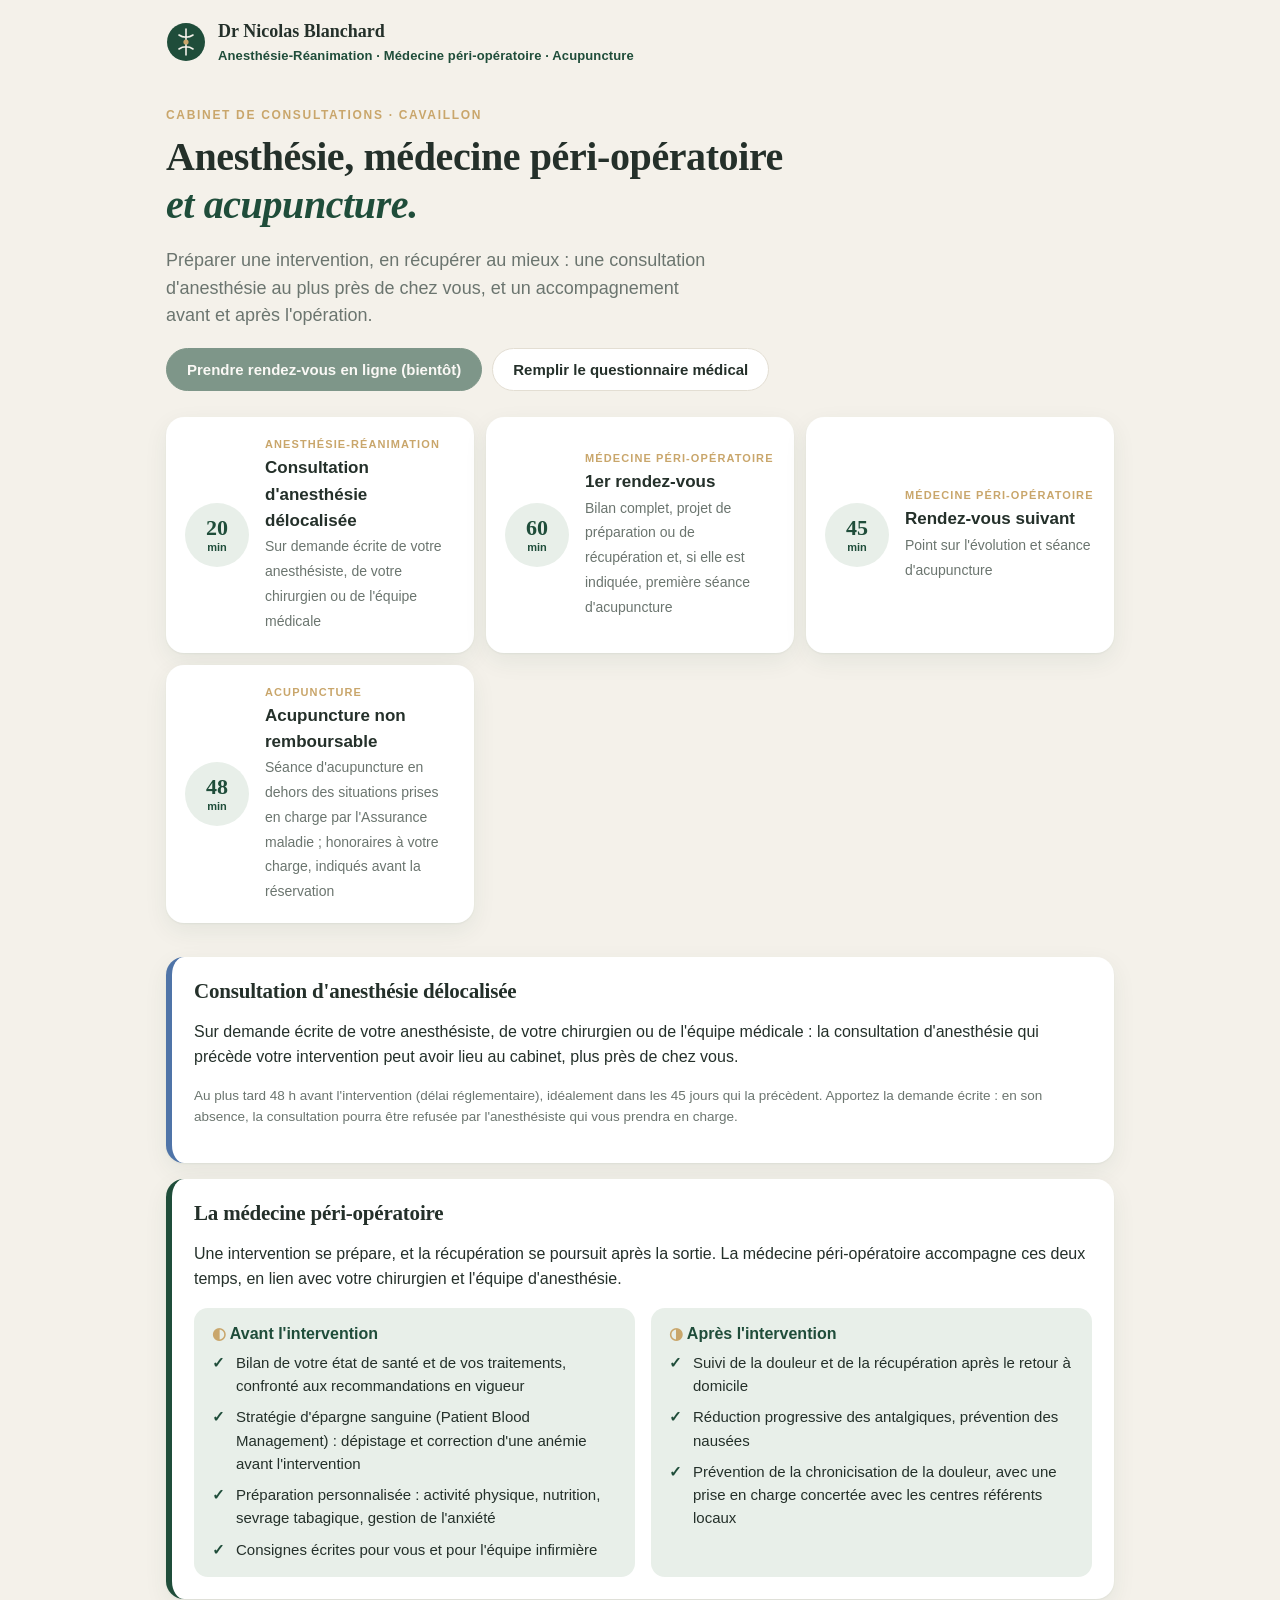
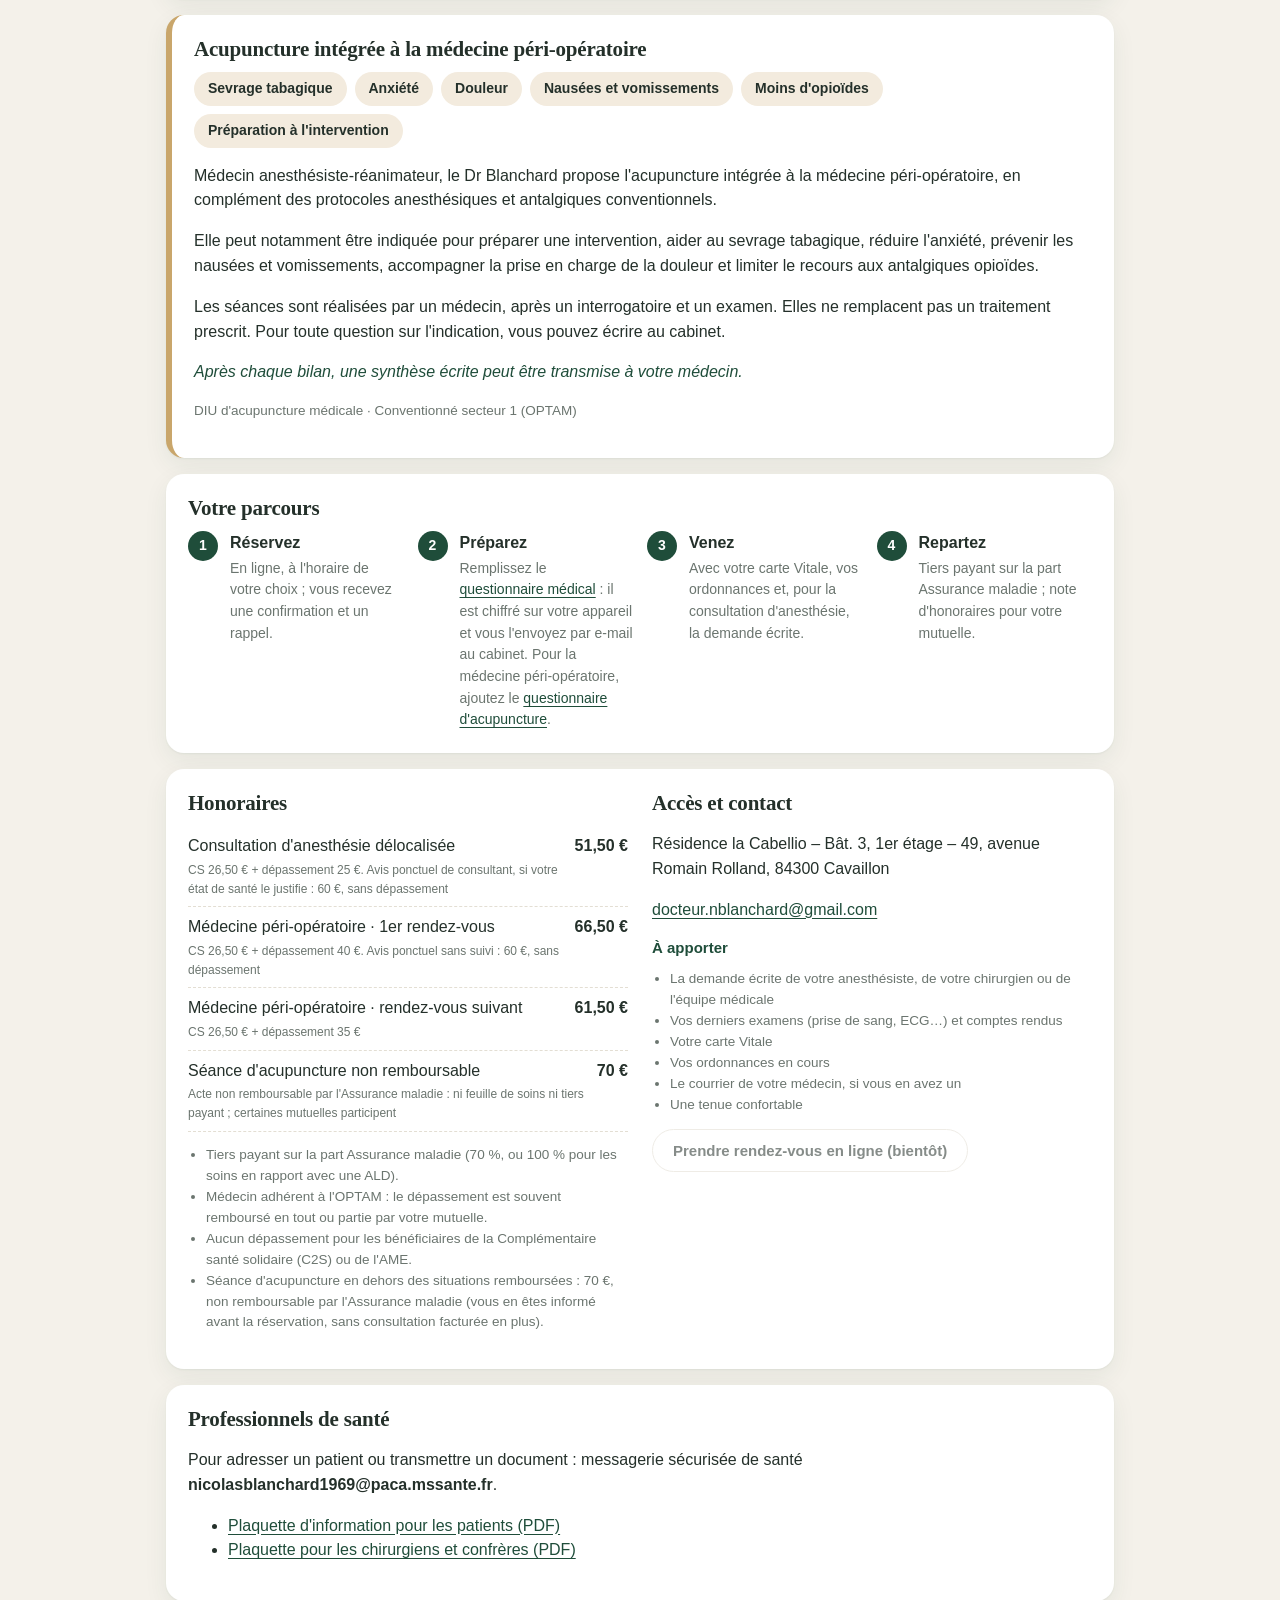
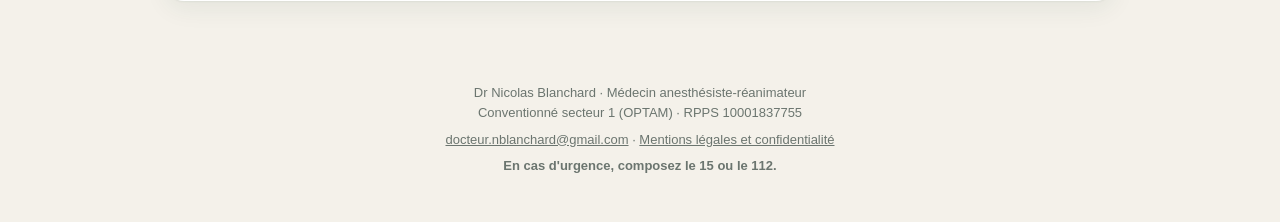
==== index.html @ e7da191e "Add files via upload" ====
<!DOCTYPE html>
<html lang="fr">
<head>
<meta charset="UTF-8">
<meta name="viewport" content="width=device-width, initial-scale=1, viewport-fit=cover">
<meta http-equiv="Content-Security-Policy" content="default-src 'none'; script-src 'unsafe-inline'; style-src 'self' 'unsafe-inline'; img-src 'self' data:; font-src 'self'; connect-src 'none'; form-action 'none'; base-uri 'none'">
<meta name="referrer" content="no-referrer">
<meta name="theme-color" content="#1F4D3A">
<meta name="description" content="Préparer une intervention, en récupérer au mieux : une consultation d&#39;anesthésie au plus près de chez vous, et un accompagnement avant et après l&#39;opération.">
<title>Consultations · Dr Nicolas Blanchard</title>
<link rel="stylesheet" href="style.css">
<link rel="icon" href="icone.svg" type="image/svg+xml">
</head>
<body class="patient vitrine">
<header class="entete"><a class="marque" href="index.html"><span class="logo"><svg viewBox="0 0 40 40" width="40" height="40" aria-hidden="true"><circle cx="20" cy="20" r="19" fill="#1F4D3A"/><path d="M20 7v26M13 13c4 3 10 3 14 0M13 27c4-3 10-3 14 0" stroke="#F4F1EA" stroke-width="1.6" fill="none" stroke-linecap="round"/><circle cx="20" cy="20" r="2.6" fill="#C9A66B"/></svg></span>
<span><strong>Dr Nicolas Blanchard</strong><small class="disciplines">Anesthésie-Réanimation · Médecine péri-opératoire · Acupuncture</small></span></a></header>
<main>
  <section class="hero">
    <p class="surtitre">Cabinet de consultations · Cavaillon</p>
    <h1>Anesthésie, médecine péri-opératoire<br><em>et acupuncture.</em></h1>
    <p class="chapo">Préparer une intervention, en récupérer au mieux : une consultation d&#39;anesthésie au plus près de chez vous, et un accompagnement avant et après l&#39;opération.</p>
    <div class="actions-hero"><span class="btn principal inactif" title="Lien à configurer dans vitrine.json">Prendre rendez-vous en ligne (bientôt)</span><a class="btn" href="questionnaire.html">Remplir le questionnaire médical</a></div>
    <div class="choix trois"><div class="carte-type statique"><span class="duree">20<small>min</small></span>
    <span class="txt"><small class="groupe">Anesthésie-Réanimation</small><strong>Consultation d&#39;anesthésie délocalisée</strong><span>Sur demande écrite de votre anesthésiste, de votre chirurgien ou de l&#39;équipe médicale</span></span></div><div class="carte-type statique"><span class="duree">60<small>min</small></span>
    <span class="txt"><small class="groupe">Médecine péri-opératoire</small><strong>1er rendez-vous</strong><span>Bilan complet, projet de préparation ou de récupération et, si elle est indiquée, première séance d&#39;acupuncture</span></span></div><div class="carte-type statique"><span class="duree">45<small>min</small></span>
    <span class="txt"><small class="groupe">Médecine péri-opératoire</small><strong>Rendez-vous suivant</strong><span>Point sur l&#39;évolution et séance d&#39;acupuncture</span></span></div><div class="carte-type statique"><span class="duree">48<small>min</small></span>
    <span class="txt"><small class="groupe">Acupuncture</small><strong>Acupuncture non remboursable</strong><span>Séance d&#39;acupuncture en dehors des situations prises en charge par l&#39;Assurance maladie ; honoraires à votre charge, indiqués avant la réservation</span></span></div></div>
  </section>

  <section class="bloc encadre-anesthesie">
    <h2>Consultation d&#39;anesthésie délocalisée</h2>
    <p>Sur demande écrite de votre anesthésiste, de votre chirurgien ou de l&#39;équipe médicale : la consultation d'anesthésie qui précède votre intervention peut avoir lieu au cabinet, plus près de chez vous.</p>
    <p class="petit">Au plus tard 48 h avant l'intervention (délai réglementaire), idéalement dans les 45 jours qui la précèdent. Apportez la demande écrite : en son absence, la consultation pourra être refusée par l'anesthésiste qui vous prendra en charge.</p>
  </section>

  <section class="bloc encadre-mpo">
    <h2>La médecine péri-opératoire</h2>
    <p>Une intervention se prépare, et la récupération se poursuit après la sortie. La médecine péri-opératoire accompagne ces deux temps, en lien avec votre chirurgien et l&#39;équipe d&#39;anesthésie.</p>
    <div class="temps">
      <div class="temps-avant"><h3><span aria-hidden="true">◐</span> Avant l&#39;intervention</h3><ul class="coches"><li>Bilan de votre état de santé et de vos traitements, confronté aux recommandations en vigueur</li><li>Stratégie d&#39;épargne sanguine (Patient Blood Management) : dépistage et correction d&#39;une anémie avant l&#39;intervention</li><li>Préparation personnalisée : activité physique, nutrition, sevrage tabagique, gestion de l&#39;anxiété</li><li>Consignes écrites pour vous et pour l&#39;équipe infirmière</li></ul></div>
      <div class="temps-apres"><h3><span aria-hidden="true">◑</span> Après l&#39;intervention</h3><ul class="coches"><li>Suivi de la douleur et de la récupération après le retour à domicile</li><li>Réduction progressive des antalgiques, prévention des nausées</li><li>Prévention de la chronicisation de la douleur, avec une prise en charge concertée avec les centres référents locaux</li></ul></div>
    </div>
  </section>

  <section class="bloc encadre-acu">
    <h2>Acupuncture intégrée à la médecine péri-opératoire</h2>
    <ul class="mots-cles"><li>Sevrage tabagique</li><li>Anxiété</li><li>Douleur</li><li>Nausées et vomissements</li><li>Moins d&#39;opioïdes</li><li>Préparation à l&#39;intervention</li></ul>
    <p>Médecin anesthésiste-réanimateur, le Dr Blanchard propose l&#39;acupuncture intégrée à la médecine péri-opératoire, en complément des protocoles anesthésiques et antalgiques conventionnels.</p><p>Elle peut notamment être indiquée pour préparer une intervention, aider au sevrage tabagique, réduire l&#39;anxiété, prévenir les nausées et vomissements, accompagner la prise en charge de la douleur et limiter le recours aux antalgiques opioïdes.</p><p>Les séances sont réalisées par un médecin, après un interrogatoire et un examen. Elles ne remplacent pas un traitement prescrit. Pour toute question sur l&#39;indication, vous pouvez écrire au cabinet.</p>
    <p class="synthese">Après chaque bilan, une synthèse écrite peut être transmise à votre médecin.</p>
    <p class="petit">DIU d&#39;acupuncture médicale · Conventionné secteur 1 (OPTAM)</p>
  </section>

  <section class="bloc">
    <h2>Votre parcours</h2>
    <ol class="parcours">
      <li><span class="pastille">1</span><div><strong>Réservez</strong><p>En ligne, à l'horaire de votre choix ; vous recevez une confirmation et un rappel.</p></div></li>
      <li><span class="pastille">2</span><div><strong>Préparez</strong><p>Remplissez le <a class="lien" href="questionnaire.html">questionnaire médical</a> : il est chiffré sur votre appareil et vous l'envoyez par e-mail au cabinet. Pour la médecine péri-opératoire, ajoutez le <a class="lien" href="https://nicolas-acu.github.io/acupuncture-outil/ccmq_patient.html" rel="noopener">questionnaire d'acupuncture</a>.</p></div></li>
      <li><span class="pastille">3</span><div><strong>Venez</strong><p>Avec votre carte Vitale, vos ordonnances et, pour la consultation d'anesthésie, la demande écrite.</p></div></li>
      <li><span class="pastille">4</span><div><strong>Repartez</strong><p>Tiers payant sur la part Assurance maladie ; note d'honoraires pour votre mutuelle.</p></div></li>
    </ol>
  </section>

  <section class="bloc grille-2">
    <div>
      <h2>Honoraires</h2>
      <ul class="tarifs"><li><span>Consultation d&#39;anesthésie délocalisée<small class="detail-tarif">CS 26,50 € + dépassement 25 €. Avis ponctuel de consultant, si votre état de santé le justifie : 60 €, sans dépassement</small></span><strong>51,50 €</strong></li><li><span>Médecine péri-opératoire · 1er rendez-vous<small class="detail-tarif">CS 26,50 € + dépassement 40 €. Avis ponctuel sans suivi : 60 €, sans dépassement</small></span><strong>66,50 €</strong></li><li><span>Médecine péri-opératoire · rendez-vous suivant<small class="detail-tarif">CS 26,50 € + dépassement 35 €</small></span><strong>61,50 €</strong></li><li><span>Séance d&#39;acupuncture non remboursable<small class="detail-tarif">Acte non remboursable par l&#39;Assurance maladie : ni feuille de soins ni tiers payant ; certaines mutuelles participent</small></span><strong>70 €</strong></li></ul>
      <ul class="petit notes-honoraires"><li>Tiers payant sur la part Assurance maladie (70 %, ou 100 % pour les soins en rapport avec une ALD).</li><li>Médecin adhérent à l&#39;OPTAM : le dépassement est souvent remboursé en tout ou partie par votre mutuelle.</li><li>Aucun dépassement pour les bénéficiaires de la Complémentaire santé solidaire (C2S) ou de l&#39;AME.</li><li>Séance d&#39;acupuncture en dehors des situations remboursées : 70 €, non remboursable par l&#39;Assurance maladie (vous en êtes informé avant la réservation, sans consultation facturée en plus).</li></ul>
    </div>
    <div>
      <h2>Accès et contact</h2>
      <p>Résidence la Cabellio – Bât. 3, 1er étage – 49, avenue Romain Rolland, 84300 Cavaillon</p>
      
      <p><a class="lien" href="mailto:docteur.nblanchard@gmail.com">docteur.nblanchard@gmail.com</a></p>
      <h3>À apporter</h3>
      <ul class="petit"><li>La demande écrite de votre anesthésiste, de votre chirurgien ou de l&#39;équipe médicale</li><li>Vos derniers examens (prise de sang, ECG…) et comptes rendus</li><li>Votre carte Vitale</li><li>Vos ordonnances en cours</li><li>Le courrier de votre médecin, si vous en avez un</li><li>Une tenue confortable</li></ul>
      <span class="btn  inactif" title="Lien à configurer dans vitrine.json">Prendre rendez-vous en ligne (bientôt)</span>
    </div>
  </section>

  <section class="bloc">
    <h2>Professionnels de santé</h2>
    <p>Pour adresser un patient ou transmettre un document : messagerie sécurisée de santé <strong>nicolasblanchard1969@paca.mssante.fr</strong>.</p>
    <ul><li><a class="lien" href="Plaquette_patients.pdf">Plaquette d&#39;information pour les patients (PDF)</a></li><li><a class="lien" href="Plaquette_chirurgiens.pdf">Plaquette pour les chirurgiens et confrères (PDF)</a></li></ul>
  </section>
</main>
<footer class="pied">
<p>Dr Nicolas Blanchard · Médecin anesthésiste-réanimateur<br>Conventionné secteur 1 (OPTAM) · RPPS 10001837755</p>
<p><a href="mailto:docteur.nblanchard@gmail.com">docteur.nblanchard@gmail.com</a> · <a href="mentions-legales.html">Mentions légales et confidentialité</a></p>
<p class="urgence">En cas d&#39;urgence, composez le 15 ou le 112.</p>
</footer>
</body>
</html>
---- style.css ----
/* Site du cabinet — feuille de style unique (patients + médecin). */
:root {
  --foret: #1F4D3A; --foret-2: #2D6A4F; --sauge: #7FB38F; --sable: #C9A66B;
  --fond: #F4F1EA; --papier: #FFFFFF; --encre: #24302A; --gris: #6B756F; --trait: #E3DED3;
  --vert-pale: #E8EFE9; --rouge: #B4443A; --rouge-pale: #F8E6E3; --ok-pale: #E3F1E6;
  --ombre: 0 1px 2px rgba(31,77,58,.06), 0 8px 24px rgba(31,77,58,.07);
  --rayon: 18px;
  --serif: "Iowan Old Style", "Palatino Linotype", Palatino, Georgia, serif;
  --sans: -apple-system, BlinkMacSystemFont, "Segoe UI", Roboto, "Helvetica Neue", Arial, sans-serif;
  color-scheme: light dark;
}
@media (prefers-color-scheme: dark) {
  :root {
    --fond: #121A16; --papier: #1A2520; --encre: #E7ECE8; --gris: #9AA79F; --trait: #2C3A33;
    --vert-pale: #203229; --rouge-pale: #3A2220; --ok-pale: #1E3326; --foret: #8CC7A0; --foret-2: #6FB487;
    --ombre: 0 1px 2px rgba(0,0,0,.3), 0 8px 24px rgba(0,0,0,.25);
  }
}

* { box-sizing: border-box; }
html { -webkit-text-size-adjust: 100%; }
body { margin: 0; font-family: var(--sans); background: var(--fond); color: var(--encre); line-height: 1.55; font-size: 16px; min-height: 100vh; }
a { color: inherit; }
h1, h2 { font-family: var(--serif); font-weight: 600; letter-spacing: -.01em; line-height: 1.2; }
h1 { font-size: clamp(26px, 6vw, 40px); margin: 8px 0 14px; }
h2 { font-size: 21px; margin: 0 0 10px; }
.petit { font-size: 13.5px; color: var(--gris); }
.centre { text-align: center; }
.lien { color: var(--foret); font-weight: 600; text-underline-offset: 3px; background: none; border: 0; padding: 0; font: inherit; cursor: pointer; text-decoration: underline; }
code { font-size: 13px; background: var(--vert-pale); padding: 2px 6px; border-radius: 6px; word-break: break-all; }

main { padding: 0 16px 40px; margin: 0 auto; max-width: 980px; }
main.etroit { max-width: 560px; }
main.large { max-width: 1180px; padding-top: 18px; }

/* ───── En-tête patient ───── */
.entete { padding: 18px 16px; max-width: 980px; margin: 0 auto; }
.marque { display: flex; align-items: center; gap: 12px; text-decoration: none; }
.marque strong { display: block; font-family: var(--serif); font-size: 18px; }
.marque small { display: block; color: var(--gris); font-size: 13px; }
.marque small.disciplines { color: var(--foret); font-weight: 600; letter-spacing: .01em; }
.logo svg { display: block; }
.entete.compact { padding-bottom: 4px; }

/* ───── Accueil ───── */
.hero { padding: 22px 0 10px; }
.surtitre { text-transform: uppercase; letter-spacing: .14em; font-size: 12px; color: var(--sable); font-weight: 700; margin: 0; }
.hero h1 em { color: var(--foret); font-style: italic; }
.chapo { font-size: 18px; color: var(--gris); max-width: 560px; }
.choix { display: grid; gap: 12px; margin: 26px 0 8px; grid-template-columns: repeat(auto-fit, minmax(270px, 1fr)); }
.carte-type { display: flex; align-items: center; gap: 16px; padding: 18px; background: var(--papier); border-radius: var(--rayon); text-decoration: none; box-shadow: var(--ombre); border: 1.5px solid transparent; transition: transform .15s, border-color .15s; }
.carte-type:hover, .carte-type:focus-visible { border-color: var(--sauge); transform: translateY(-2px); outline: none; }
.carte-type .duree { flex: none; width: 64px; height: 64px; border-radius: 50%; background: var(--vert-pale); color: var(--foret); display: grid; place-content: center; text-align: center; font: 600 22px/1 var(--serif); }
.carte-type .duree small { display: block; font: 600 11px var(--sans); margin-top: 2px; }
.carte-type .txt { flex: 1; }
.carte-type .txt strong { display: block; font-size: 17px; }
.carte-type .txt span { color: var(--gris); font-size: 14px; }
.carte-type .fleche { font-size: 22px; color: var(--sable); }

.bloc { background: var(--papier); border-radius: var(--rayon); padding: 22px; margin: 16px 0; box-shadow: var(--ombre); }
.bloc.mini { padding: 16px 20px; }
.bloc.mini ul { margin: 0; padding-left: 20px; }
.grille-2 { display: grid; gap: 24px; grid-template-columns: repeat(auto-fit, minmax(260px, 1fr)); }
.parcours { list-style: none; padding: 0; margin: 0; display: grid; gap: 14px; grid-template-columns: repeat(auto-fit, minmax(200px, 1fr)); }
.parcours li { display: flex; gap: 12px; }
.parcours p { margin: 2px 0 0; color: var(--gris); font-size: 14px; }
.pastille { flex: none; width: 30px; height: 30px; border-radius: 50%; background: var(--foret); color: var(--papier); display: grid; place-content: center; font-weight: 700; font-size: 14px; }
.tarifs { list-style: none; padding: 0; margin: 0 0 8px; }
.tarifs li { display: flex; justify-content: space-between; padding: 8px 0; border-bottom: 1px dashed var(--trait); }

.pied { text-align: center; color: var(--gris); font-size: 13px; padding: 20px 16px 40px; }
.pied p { margin: 6px 0; }
.urgence { font-weight: 600; }

/* ───── Étapes ───── */
.etapes { display: flex; gap: 6px; list-style: none; padding: 0; margin: 10px 0 6px; font-size: 12px; color: var(--gris); }
.etapes li { flex: 1; display: flex; flex-direction: column; gap: 6px; }
.etapes li::before { content: ""; height: 4px; border-radius: 4px; background: var(--trait); }
.etapes li.faite::before, .etapes li.active::before { background: var(--foret); }
.etapes li.active { color: var(--encre); font-weight: 600; }
.etapes span { display: none; }
h1 .sous { display: block; font: 500 15px var(--sans); color: var(--gris); margin-top: 6px; }

/* ───── Choix de l'horaire ───── */
.jours { display: grid; gap: 10px; }
.jour { background: var(--papier); border-radius: var(--rayon); box-shadow: var(--ombre); overflow: hidden; }
.jour summary { display: flex; align-items: center; gap: 14px; padding: 12px 16px; cursor: pointer; list-style: none; }
.jour summary::-webkit-details-marker { display: none; }
.jour .date { flex: none; width: 52px; text-align: center; border-radius: 12px; background: var(--vert-pale); padding: 6px 0; line-height: 1.1; }
.jour .date span { display: block; font-size: 11px; color: var(--gris); text-transform: uppercase; }
.jour .date strong { display: block; font: 600 22px var(--serif); color: var(--foret); }
.jour .jour-txt { flex: 1; font-weight: 600; }
.jour .jour-txt::first-letter, .recap strong::first-letter, .nav-jour h1::first-letter, .tableau-plages td:first-child a::first-letter { text-transform: uppercase; }
.jour .jour-txt, .recap strong { display: inline-block; }
.jour .nb { font-size: 13px; color: var(--gris); }
.horaires { display: grid; grid-template-columns: repeat(auto-fill, minmax(84px, 1fr)); gap: 8px; padding: 2px 16px 16px; }
.horaire { font: 600 16px var(--sans); padding: 12px 0; border-radius: 12px; border: 1.5px solid var(--trait); background: var(--papier); color: var(--encre); cursor: pointer; transition: all .12s; }
.horaire:hover, .horaire:focus-visible { border-color: var(--foret); background: var(--foret); color: var(--papier); outline: none; }
.vide { background: var(--papier); border-radius: var(--rayon); padding: 22px; text-align: center; box-shadow: var(--ombre); }

/* ───── Formulaires ───── */
.recap { display: flex; flex-wrap: wrap; align-items: baseline; gap: 4px 12px; background: var(--vert-pale); border-radius: 14px; padding: 12px 16px; margin: 14px 0; }
.recap span { color: var(--gris); font-size: 14px; }
.recap a { margin-left: auto; font-size: 14px; color: var(--foret); }
.formulaire { display: grid; gap: 14px; }
.formulaire label { display: grid; gap: 6px; font-weight: 600; font-size: 14px; }
.formulaire small { font-weight: 400; color: var(--gris); }
.deux { display: grid; grid-template-columns: 1fr 1fr; gap: 12px; }
input, select, textarea { font: inherit; color: var(--encre); background: var(--papier); border: 1.5px solid var(--trait); border-radius: 12px; padding: 12px 14px; width: 100%; }
input:focus, select:focus, textarea:focus { outline: none; border-color: var(--foret); box-shadow: 0 0 0 3px color-mix(in srgb, var(--sauge) 35%, transparent); }
input.code { font-size: 28px; letter-spacing: .4em; text-align: center; font-weight: 700; }
.case { display: flex !important; grid-template-columns: none; gap: 10px; align-items: flex-start; font-weight: 400 !important; }
.case input { width: 20px; height: 20px; flex: none; margin-top: 2px; accent-color: var(--foret); }
.option { background: var(--papier); border: 1.5px dashed var(--trait); border-radius: 14px; padding: 12px 14px; display: grid; gap: 12px; }
.option summary { cursor: pointer; font-weight: 600; color: var(--foret); }
.option[open] { display: grid; }

.btn { display: inline-flex; align-items: center; justify-content: center; gap: 8px; font: 600 15px var(--sans); padding: 12px 20px; border-radius: 999px; border: 1.5px solid var(--trait); background: var(--papier); color: var(--encre); text-decoration: none; cursor: pointer; transition: all .12s; }
.btn:hover { border-color: var(--foret); }
.btn.principal { background: var(--foret); border-color: var(--foret); color: var(--papier); }
.btn.principal:hover { filter: brightness(1.08); }
.btn.grand { width: 100%; padding: 18px; font-size: 18px; }
.formulaire .btn.principal { padding: 15px; font-size: 16px; }
.btn.discret { background: transparent; }
.btn.danger { background: var(--rouge); border-color: var(--rouge); color: #fff; }
.btn:disabled { opacity: .45; cursor: not-allowed; }
.btn:focus-visible { outline: 3px solid var(--sauge); outline-offset: 2px; }

.alerte { padding: 12px 16px; border-radius: 12px; background: var(--vert-pale); margin: 12px 0; }
.alerte.erreur { background: var(--rouge-pale); color: var(--rouge); font-weight: 600; }
.alerte.succes { background: var(--ok-pale); font-weight: 600; }

/* ───── Rendez-vous du patient ───── */
.ticket { position: relative; background: var(--papier); border-radius: var(--rayon); padding: 22px 22px 18px; margin: 16px 0; box-shadow: var(--ombre); border-top: 6px solid var(--foret); }
.ticket.barre { border-top-color: var(--gris); opacity: .75; }
.ticket.barre .quand { text-decoration: line-through; }
.ticket p { margin: 0 0 6px; }
.ticket .etat { font-size: 12px; text-transform: uppercase; letter-spacing: .12em; font-weight: 700; color: var(--foret); }
.ticket .type { color: var(--gris); }
.ticket .quand { font-family: var(--serif); font-size: 24px; line-height: 1.25; margin: 10px 0; }
.ticket .quand::first-letter { text-transform: uppercase; }
.ticket .quand strong { font-size: 40px; }
.ticket .ou, .ticket .qui { font-size: 14px; color: var(--gris); }
.actions { display: flex; flex-wrap: wrap; gap: 8px; margin: 12px 0; }
.salle-accueil { background: var(--salle, var(--sauge)); color: #13241B; border-radius: var(--rayon); padding: 26px 22px; text-align: center; margin: 16px 0; box-shadow: var(--ombre); }
.salle-accueil p { margin: 0 0 8px; }
.salle-accueil strong { display: block; font: 600 30px/1.2 var(--serif); }
.salle-accueil.attente { background: color-mix(in srgb, var(--salle) 35%, var(--papier)); color: var(--encre); }
.salle-accueil span { display: block; margin-top: 6px; font-weight: 600; text-transform: uppercase; letter-spacing: .1em; font-size: 13px; }

/* ───── Note d'honoraires / courrier (impression) ───── */
.outils-impression { margin: 16px 0; display: flex; gap: 8px; }
.feuille { background: #fff; color: #1d1d1d; border-radius: 8px; padding: 40px 44px; box-shadow: var(--ombre); max-width: 800px; margin: 0 auto; font-size: 14.5px; }
.feuille header { display: flex; justify-content: space-between; gap: 20px; font-size: 13px; line-height: 1.5; border-bottom: 1px solid #ddd; padding-bottom: 18px; margin-bottom: 26px; }
.feuille .droite { text-align: right; }
.feuille h1 { font-size: 24px; color: #1F4D3A; }
.feuille h1 span { font: 500 15px var(--sans); color: #666; margin-left: 8px; }
.feuille table { width: 100%; border-collapse: collapse; margin: 18px 0; }
.feuille th, .feuille td { text-align: left; padding: 10px 8px; border-bottom: 1px solid #e5e5e5; vertical-align: top; }
.feuille tfoot td { font-weight: 700; border-bottom: 0; }
.feuille .montant { text-align: right; white-space: nowrap; }
.feuille .petit { color: #666; }
.texte-courrier { border: 1px dashed #ccc; background: #fff; color: #1d1d1d; font: 15px/1.6 var(--sans); resize: vertical; min-height: 360px; overflow: hidden; }
@media print {
  body { background: #fff; }
  .outils-impression, .barre, .courrier > h1, .courrier > p { display: none !important; }
  main { padding: 0; max-width: none; }
  .feuille { box-shadow: none; padding: 0; max-width: none; }
  .texte-courrier { border: 0; padding: 0; }
  @page { size: A4; margin: 18mm; }
}

/* ───── Espace médecin ───── */
.barre { display: flex; align-items: center; gap: 18px; flex-wrap: wrap; padding: 12px 20px; background: #1F4D3A; color: #F4F1EA; position: sticky; top: 0; z-index: 5; }
.barre nav { display: flex; gap: 4px; flex-wrap: wrap; flex: 1; }
.barre nav a { text-decoration: none; padding: 6px 12px; border-radius: 999px; font-size: 14px; opacity: .85; }
.barre nav a.actif, .barre nav a:hover { background: rgba(255,255,255,.14); opacity: 1; }
.barre .lien { color: #F4F1EA; font-size: 14px; }
.connexion { padding-top: 12vh; }

.nav-jour { display: flex; align-items: center; gap: 10px; flex-wrap: wrap; }
.nav-jour h1 { font-size: 26px; margin: 0; }
.nav-jour .btn { padding: 6px 14px; font-size: 18px; }

.prochaine { display: flex; flex-direction: column; gap: 2px; background: var(--foret); color: var(--fond); border-radius: var(--rayon); padding: 16px 20px; margin: 16px 0; box-shadow: var(--ombre); }
.prochaine .etiquette { font-size: 11px; letter-spacing: .14em; text-transform: uppercase; opacity: .75; font-weight: 700; }
.prochaine strong { font: 600 21px var(--serif); }
.prochaine span:last-child:not(.etiquette) { opacity: .85; font-size: 14px; }

.minuteur { font-variant-numeric: tabular-nums; font-weight: 700; }
.minuteur.gros { display: block; font: 700 38px var(--sans); font-variant-numeric: tabular-nums; margin: 4px 0; }
.minuteur.bientot { color: var(--sable); }
.minuteur.alerte-fin { color: var(--rouge); animation: pulse 1s infinite; }
.prochaine .minuteur.alerte-fin { color: #FFD1CB; }
@keyframes pulse { 50% { opacity: .45; } }

.frise { background: var(--papier); border-radius: var(--rayon); padding: 18px 18px 10px; box-shadow: var(--ombre); margin: 16px 0; overflow-x: auto; }
.graduations { position: relative; height: 18px; margin-left: 76px; font-size: 11px; color: var(--gris); min-width: 520px; }
.graduations span { position: absolute; transform: translateX(-50%); white-space: nowrap; }
.graduations span:last-child { transform: translateX(-100%); }
.graduations span:first-child { transform: none; }
.ligne { display: flex; align-items: center; gap: 10px; margin: 8px 0; min-width: 596px; }
.ligne .nom { width: 66px; flex: none; font-size: 13px; font-weight: 700; border-left: 4px solid var(--salle); padding-left: 8px; }
.piste { position: relative; flex: 1; height: 38px; background: repeating-linear-gradient(90deg, transparent 0 calc(100%/8 - 1px), var(--trait) calc(100%/8 - 1px) calc(100%/8)); border-radius: 8px; }
.piste .ouverte { position: absolute; top: 0; bottom: 0; background: var(--vert-pale); border-radius: 8px; }
.piste .seance { position: absolute; top: 4px; bottom: 4px; display: flex; align-items: center; border-radius: 7px; background: color-mix(in srgb, var(--type, var(--sauge)) 28%, var(--papier)); overflow: hidden; font-size: 11.5px; border: 1px solid color-mix(in srgb, var(--type, var(--foret)) 55%, transparent); }
.piste .seance i { display: block; align-self: stretch; background: var(--type, var(--foret)); flex: none; }
.piste .seance b { flex: 1; text-align: center; overflow: hidden; white-space: nowrap; text-overflow: ellipsis; padding: 0 3px; font-weight: 600; }
.piste .seance.termine { opacity: .5; }
.piste .seance.pose { box-shadow: 0 0 0 2px var(--sable); }
.legende { font-size: 12px; color: var(--gris); display: flex; align-items: center; gap: 6px; margin: 8px 0 0; }
.legende span { display: inline-block; width: 14px; height: 10px; border-radius: 3px; margin-left: 10px; }
.l-med { background: var(--foret); } .l-pose { background: color-mix(in srgb, var(--sauge) 40%, var(--papier)); border: 1px solid var(--trait); }

.salles { display: grid; gap: 14px; grid-template-columns: repeat(auto-fit, minmax(260px, 1fr)); margin: 16px 0; }
.salle { background: var(--papier); border-radius: var(--rayon); padding: 16px 18px; box-shadow: var(--ombre); border-top: 6px solid var(--salle); min-height: 150px; }
.salle h2 { font-size: 18px; }
.salle .libre { color: var(--gris); font-style: italic; }
.en-cours { display: flex; flex-direction: column; gap: 2px; }
.en-cours .statut { font-size: 12px; text-transform: uppercase; letter-spacing: .1em; font-weight: 700; color: var(--foret); }
.en-cours strong { font-size: 19px; }
.en-cours > span:not(.statut):not(.minuteur) { color: var(--gris); font-size: 14px; }
.jauge { height: 8px; background: var(--vert-pale); border-radius: 8px; overflow: hidden; margin-top: 10px; }
.jauge span { display: block; height: 100%; background: var(--salle); transition: width 1s linear; }

.liste { background: var(--papier); border-radius: var(--rayon); padding: 18px; box-shadow: var(--ombre); }
.liste h2 .nb { font: 600 13px var(--sans); background: var(--vert-pale); color: var(--foret); border-radius: 999px; padding: 2px 10px; vertical-align: middle; }
.liste ul { list-style: none; margin: 0; padding: 0; }
.rdv { display: grid; grid-template-columns: 56px 80px 1fr auto; gap: 6px 12px; align-items: center; padding: 12px 0; border-top: 1px solid var(--trait); }
.rdv .heure { font-weight: 700; font-variant-numeric: tabular-nums; font-size: 17px; }
.rdv .qui small { display: block; color: var(--gris); }
.rdv .statut { font-size: 13px; color: var(--gris); }
.rdv .actions { grid-column: 1 / -1; margin: 0; }
.rdv.termine, .rdv.annule, .rdv.absent { opacity: .6; }
.rdv.annule .qui strong { text-decoration: line-through; }
.pastille-salle { font-size: 12px; font-weight: 700; padding: 3px 10px; border-radius: 999px; background: color-mix(in srgb, var(--salle) 30%, var(--papier)); text-align: center; }
form.inline { display: inline; }
.terminer { display: flex; flex-wrap: wrap; align-items: center; gap: 8px; background: var(--vert-pale); padding: 10px 12px; border-radius: 14px; }
.terminer input[name=montant] { width: 90px; padding: 8px 10px; }
.terminer select { width: auto; padding: 8px 10px; }
.terminer label { display: flex; align-items: center; gap: 6px; font-size: 14px; }

.plage-form { grid-template-columns: repeat(auto-fit, minmax(150px, 1fr)); align-items: end; background: var(--papier); padding: 18px; border-radius: var(--rayon); box-shadow: var(--ombre); }
.aide { display: flex; flex-wrap: wrap; gap: 6px 18px; background: var(--vert-pale); border-radius: 14px; padding: 14px 18px; margin: 16px 0; font-size: 14px; }
.aide strong { flex-basis: 100%; }
.aide small { flex-basis: 100%; color: var(--gris); }
.tableau-plages { width: 100%; border-collapse: collapse; background: var(--papier); border-radius: var(--rayon); overflow: hidden; box-shadow: var(--ombre); }
.tableau-plages th, .tableau-plages td { padding: 10px 14px; text-align: left; border-bottom: 1px solid var(--trait); font-size: 14px; }
.tableau-plages td:first-child a { display: inline-block; }
.adresse-secrete { background: var(--papier); padding: 14px; border-radius: 12px; box-shadow: var(--ombre); }

.boite { list-style: none; padding: 0; }
.boite a { display: block; background: var(--papier); padding: 12px 16px; border-radius: 12px; margin: 8px 0; text-decoration: none; box-shadow: var(--ombre); }
.boite span { display: block; font-size: 13px; color: var(--gris); }

@media (max-width: 560px) {
  .deux { grid-template-columns: 1fr; }
  .rdv { grid-template-columns: 50px 1fr; }
  .rdv .pastille-salle { grid-column: 2; justify-self: start; }
  .rdv .qui { grid-column: 1 / -1; }
  .feuille { padding: 22px 18px; }
  .feuille header { flex-direction: column; }
  .feuille .droite { text-align: left; }
}
.salle .attend { margin: 12px 0 0; padding: 8px 12px; border-radius: 10px; background: var(--vert-pale); font-size: 14px; }

/* ───── Accueil : trois consultations et encadrés ───── */
.choix.trois { grid-template-columns: repeat(auto-fit, minmax(250px, 1fr)); }
.choix.quatre { grid-template-columns: repeat(2, minmax(0, 1fr)); }
@media (max-width: 640px) { .choix.quatre { grid-template-columns: 1fr; } }
.bloc h3 { font: 600 16px var(--sans); margin: 0 0 8px; color: var(--foret); }
.encadre-mpo { border-left: 6px solid var(--foret); }
.temps { display: grid; gap: 16px; grid-template-columns: repeat(auto-fit, minmax(240px, 1fr)); margin-top: 14px; }
.temps > div { background: var(--vert-pale); border-radius: 14px; padding: 16px 18px; }
.temps h3 span { color: var(--sable); }
.coches { list-style: none; padding: 0; margin: 0; display: grid; gap: 8px; font-size: 15px; }
.coches li { padding-left: 24px; position: relative; }
.coches li::before { content: "✓"; position: absolute; left: 0; color: var(--foret); font-weight: 700; }
.encadre-acu { border-left: 6px solid var(--sable); }
.mots-cles { list-style: none; padding: 0; margin: 4px 0 14px; display: flex; flex-wrap: wrap; gap: 8px; }
.mots-cles li { padding: 6px 14px; border-radius: 999px; background: color-mix(in srgb, var(--sable) 22%, var(--papier)); font-weight: 600; font-size: 14px; }
.synthese { font-style: italic; color: var(--foret); }
fieldset.demande { border: 1.5px solid var(--sable); border-radius: 14px; padding: 14px; display: grid; gap: 12px; margin: 0; }
fieldset.demande legend { font-weight: 700; padding: 0 6px; color: var(--sable); }
fieldset.demande p { margin: 0; }
.demande-info { color: var(--sable) !important; font-weight: 600; }
.carte-type .groupe { display: block; font-size: 11px; text-transform: uppercase; letter-spacing: .1em; color: var(--sable); font-weight: 700; margin-bottom: 2px; }

/* Couleurs par type de consultation, ligne « Médecin », pause repas */
.ligne.medecin .nom { border-left-color: var(--encre); }
.ligne.medecin .piste { height: 26px; }
.piste .present { position: absolute; top: 6px; bottom: 6px; background: var(--encre); border-radius: 3px; opacity: .75; }
.piste .repas { position: absolute; top: 2px; bottom: 2px; border-radius: 6px; background: repeating-linear-gradient(45deg, var(--sable), var(--sable) 4px, color-mix(in srgb, var(--sable) 60%, var(--papier)) 4px, color-mix(in srgb, var(--sable) 60%, var(--papier)) 8px); color: #3b2d10; font-size: 10.5px; font-weight: 700; display: grid; place-content: center; }
.legende { flex-wrap: wrap; }
.l-type { background: var(--type); }
.l-repas { background: var(--sable); }
.alerte-repas { color: var(--rouge); }
.puce-type { display: inline-block; font-size: 11.5px; font-weight: 700; color: var(--type); background: color-mix(in srgb, var(--type) 14%, var(--papier)); border-radius: 999px; padding: 1px 8px; margin-right: 4px; }
.rdv { border-left: 4px solid var(--type, transparent); padding-left: 10px; }
.legende .item { display: inline-flex; align-items: center; gap: 6px; white-space: nowrap; width: auto; height: auto; margin: 0 14px 0 0; background: none; border-radius: 0; }
.legende .item i { display: inline-block; width: 14px; height: 10px; border-radius: 3px; background: var(--type); }
.legende .item i.l-repas { background: var(--sable); }
.legende .item.discret { color: var(--gris); }
.piste .repas { z-index: 2; box-shadow: 0 0 0 2px var(--papier); }

/* Liste d'attente */
.case.attente { background: var(--vert-pale); border-radius: 12px; padding: 12px 14px; }
.liste-attente { background: var(--papier); border-radius: var(--rayon); padding: 14px 18px; box-shadow: var(--ombre); margin: 12px 0; display: grid; gap: 10px; border-left: 5px solid var(--trait); }
.liste-attente.inscrit { border-left-color: var(--foret); }
.liste-attente p { margin: 0; font-size: 14.5px; }
.puce-attente { display: inline-block; font-size: 11.5px; font-weight: 700; color: var(--foret); background: var(--vert-pale); border-radius: 999px; padding: 1px 8px; margin-right: 4px; }
.nav-jour .btn.dossier { margin-left: auto; font-size: 14px; padding: 8px 14px; }
.puce-questionnaire { display: inline-block; font-size: 11.5px; font-weight: 700; color: #1565c0; background: #e3eefb; border-radius: 999px; padding: 1px 8px; margin-right: 4px; }

/* 04/10/2026 : consultation d'anesthésie délocalisée, alertes de nouveaux horaires, gestion des rendez-vous par le médecin */
.encadre-anesthesie { border-left: 6px solid #4F74A8; }
.jour .tot { display: block; font-size: 11.5px; font-weight: 600; color: var(--sable); }
.avertissement { color: var(--rouge); font-weight: 600; }
.sans-demande { color: var(--rouge); }
.alerte-creneaux { margin: 18px 0; background: var(--papier); border-radius: var(--rayon); padding: 12px 18px; box-shadow: var(--ombre); }
.alerte-creneaux summary { cursor: pointer; font-weight: 600; color: var(--foret); }
.alerte-creneaux form { margin-top: 10px; }
.liste .actions .btn.discret { font-size: 13px; }
.tarifs .detail-tarif { display: block; font-size: 12px; color: var(--gris); margin-top: 2px; }
.tarifs li strong { white-space: nowrap; }

/* Site vitrine (statique) — compléments au style du site du cabinet */
.vitrine .actions-hero { display:flex; flex-wrap:wrap; gap:10px; margin:18px 0 6px; }
.vitrine .btn.principal { background: var(--foret); color:#fff; border-color: var(--foret); }
.vitrine .btn.inactif { opacity:.55; cursor:default; }
.vitrine .carte-type.statique { cursor:default; }
.vitrine .carte-type.statique:hover { transform:none; border-color:transparent; }
.vitrine .grille-2 h3 { margin:16px 0 4px; font-size:15px; }
.vitrine .bloc ul.petit { padding-left:18px; }
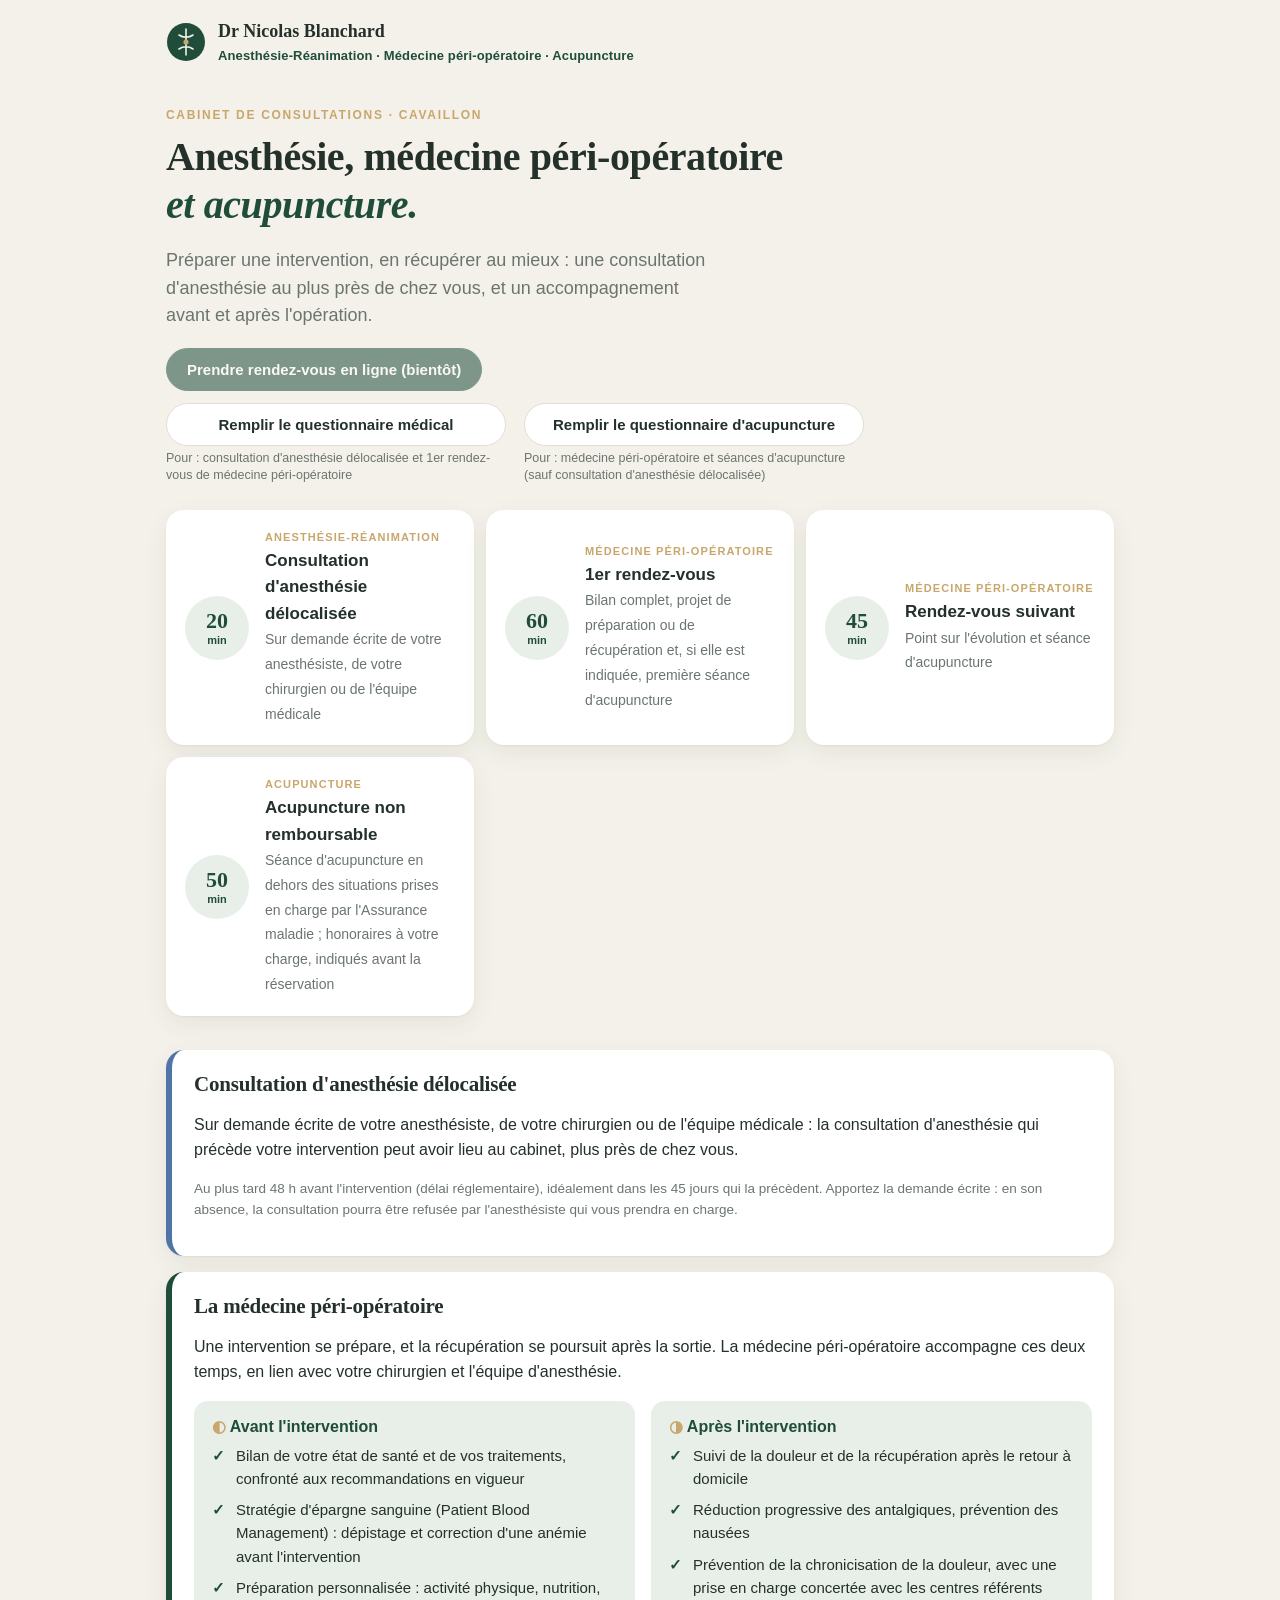
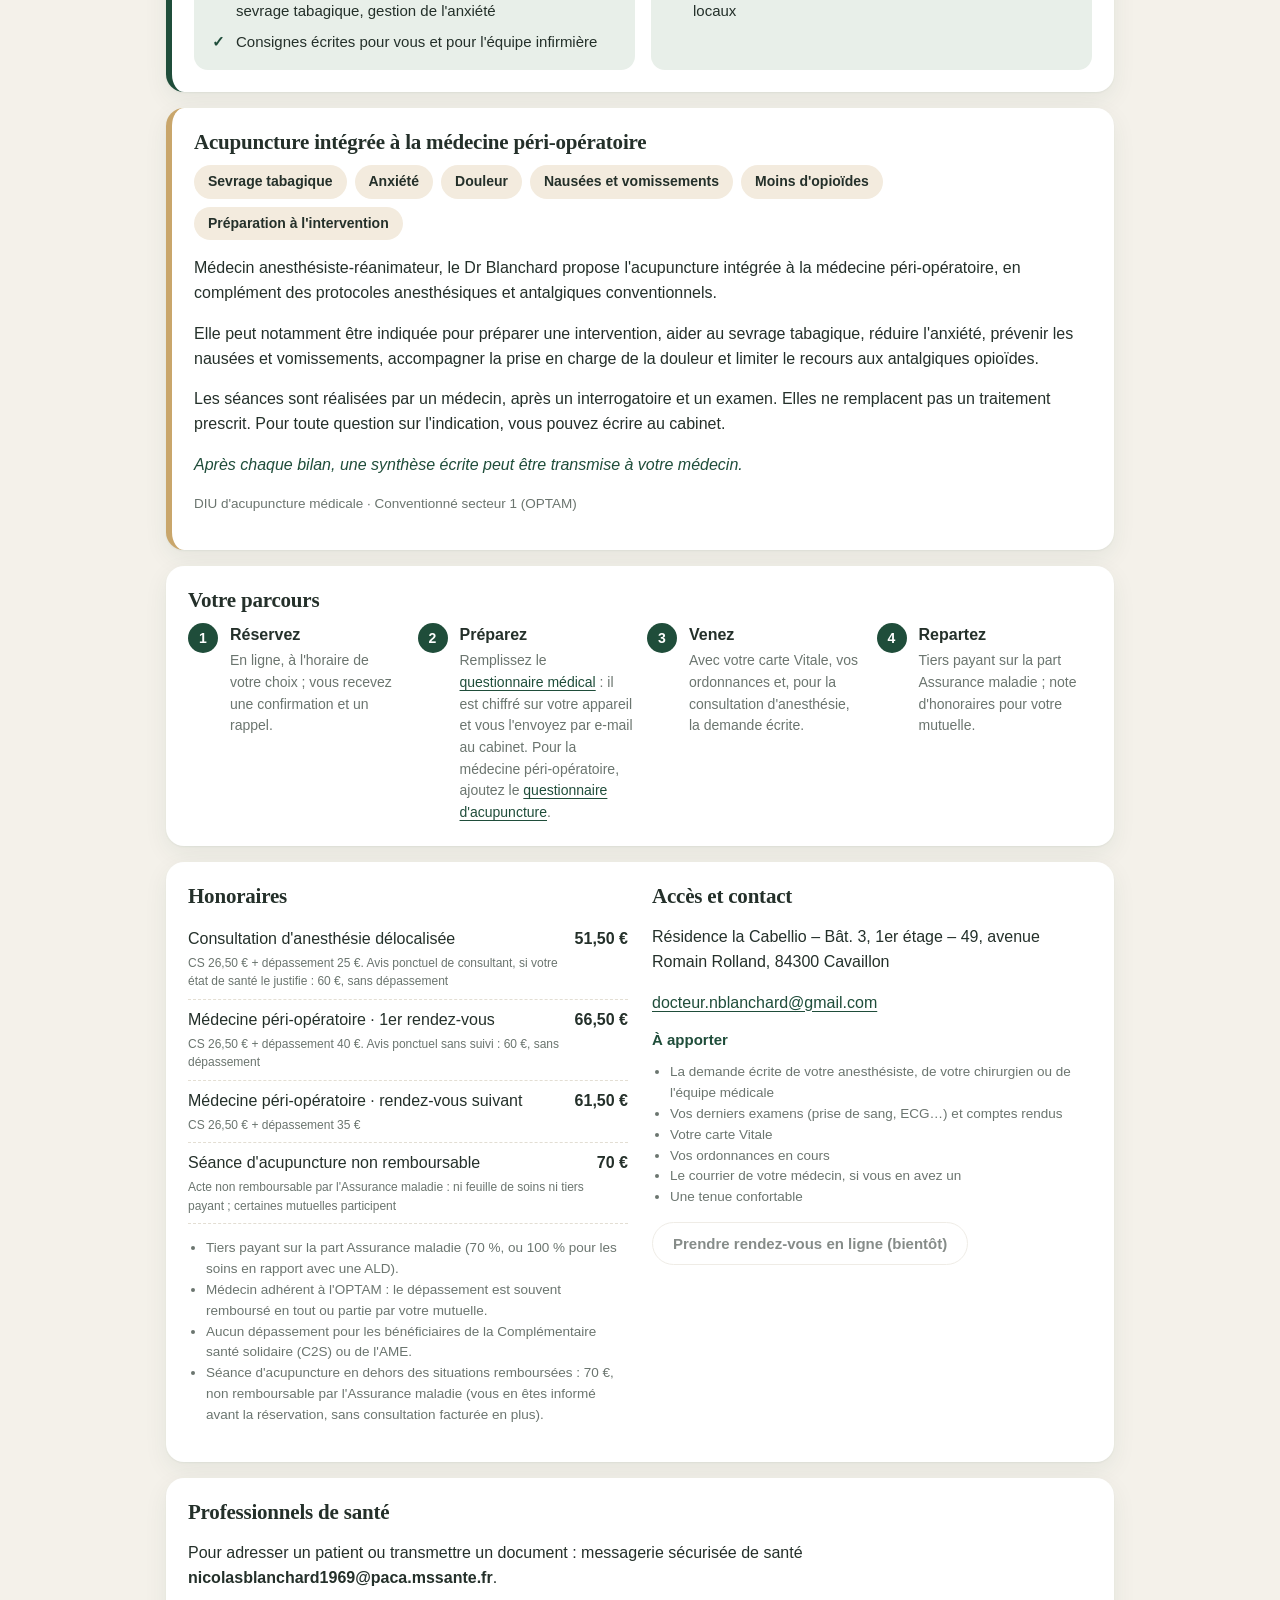
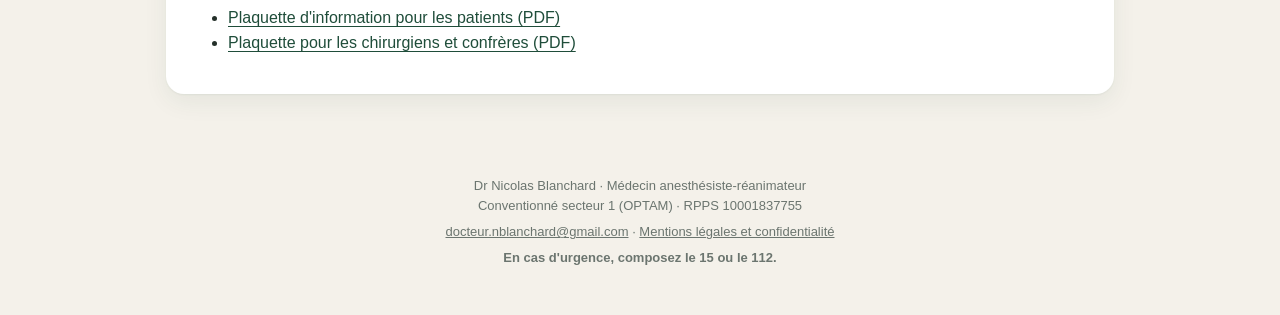
==== commit e1a91221: "Add files via upload" ====
--- a/index.html
+++ b/index.html
@@ -19,11 +19,15 @@
     <p class="surtitre">Cabinet de consultations · Cavaillon</p>
     <h1>Anesthésie, médecine péri-opératoire<br><em>et acupuncture.</em></h1>
     <p class="chapo">Préparer une intervention, en récupérer au mieux : une consultation d&#39;anesthésie au plus près de chez vous, et un accompagnement avant et après l&#39;opération.</p>
-    <div class="actions-hero"><span class="btn principal inactif" title="Lien à configurer dans vitrine.json">Prendre rendez-vous en ligne (bientôt)</span><a class="btn" href="questionnaire.html">Remplir le questionnaire médical</a></div>
+    <div class="actions-hero"><span class="btn principal inactif" title="Lien à configurer dans vitrine.json">Prendre rendez-vous en ligne (bientôt)</span></div>
+    <div class="questionnaires">
+      <div><a class="btn" href="questionnaire.html">Remplir le questionnaire médical</a><small>Pour : consultation d&#39;anesthésie délocalisée et 1er rendez-vous de médecine péri-opératoire</small></div>
+      <div><a class="btn" href="https://nicolas-acu.github.io/acupuncture-outil/ccmq_patient.html" rel="noopener">Remplir le questionnaire d'acupuncture</a><small>Pour : médecine péri-opératoire et séances d&#39;acupuncture (sauf consultation d'anesthésie délocalisée)</small></div>
+    </div>
     <div class="choix trois"><div class="carte-type statique"><span class="duree">20<small>min</small></span>
     <span class="txt"><small class="groupe">Anesthésie-Réanimation</small><strong>Consultation d&#39;anesthésie délocalisée</strong><span>Sur demande écrite de votre anesthésiste, de votre chirurgien ou de l&#39;équipe médicale</span></span></div><div class="carte-type statique"><span class="duree">60<small>min</small></span>
     <span class="txt"><small class="groupe">Médecine péri-opératoire</small><strong>1er rendez-vous</strong><span>Bilan complet, projet de préparation ou de récupération et, si elle est indiquée, première séance d&#39;acupuncture</span></span></div><div class="carte-type statique"><span class="duree">45<small>min</small></span>
-    <span class="txt"><small class="groupe">Médecine péri-opératoire</small><strong>Rendez-vous suivant</strong><span>Point sur l&#39;évolution et séance d&#39;acupuncture</span></span></div><div class="carte-type statique"><span class="duree">48<small>min</small></span>
+    <span class="txt"><small class="groupe">Médecine péri-opératoire</small><strong>Rendez-vous suivant</strong><span>Point sur l&#39;évolution et séance d&#39;acupuncture</span></span></div><div class="carte-type statique"><span class="duree">50<small>min</small></span>
     <span class="txt"><small class="groupe">Acupuncture</small><strong>Acupuncture non remboursable</strong><span>Séance d&#39;acupuncture en dehors des situations prises en charge par l&#39;Assurance maladie ; honoraires à votre charge, indiqués avant la réservation</span></span></div></div>
   </section>
 
--- a/style.css
+++ b/style.css
@@ -332,3 +332,6 @@
 .vitrine .carte-type.statique:hover { transform:none; border-color:transparent; }
 .vitrine .grille-2 h3 { margin:16px 0 4px; font-size:15px; }
 .vitrine .bloc ul.petit { padding-left:18px; }
+.vitrine .questionnaires { display:flex; flex-wrap:wrap; gap:12px 18px; margin:12px 0 4px; }
+.vitrine .questionnaires > div { display:flex; flex-direction:column; gap:4px; max-width:340px; }
+.vitrine .questionnaires small { color: var(--gris); font-size:12.5px; line-height:1.35; }
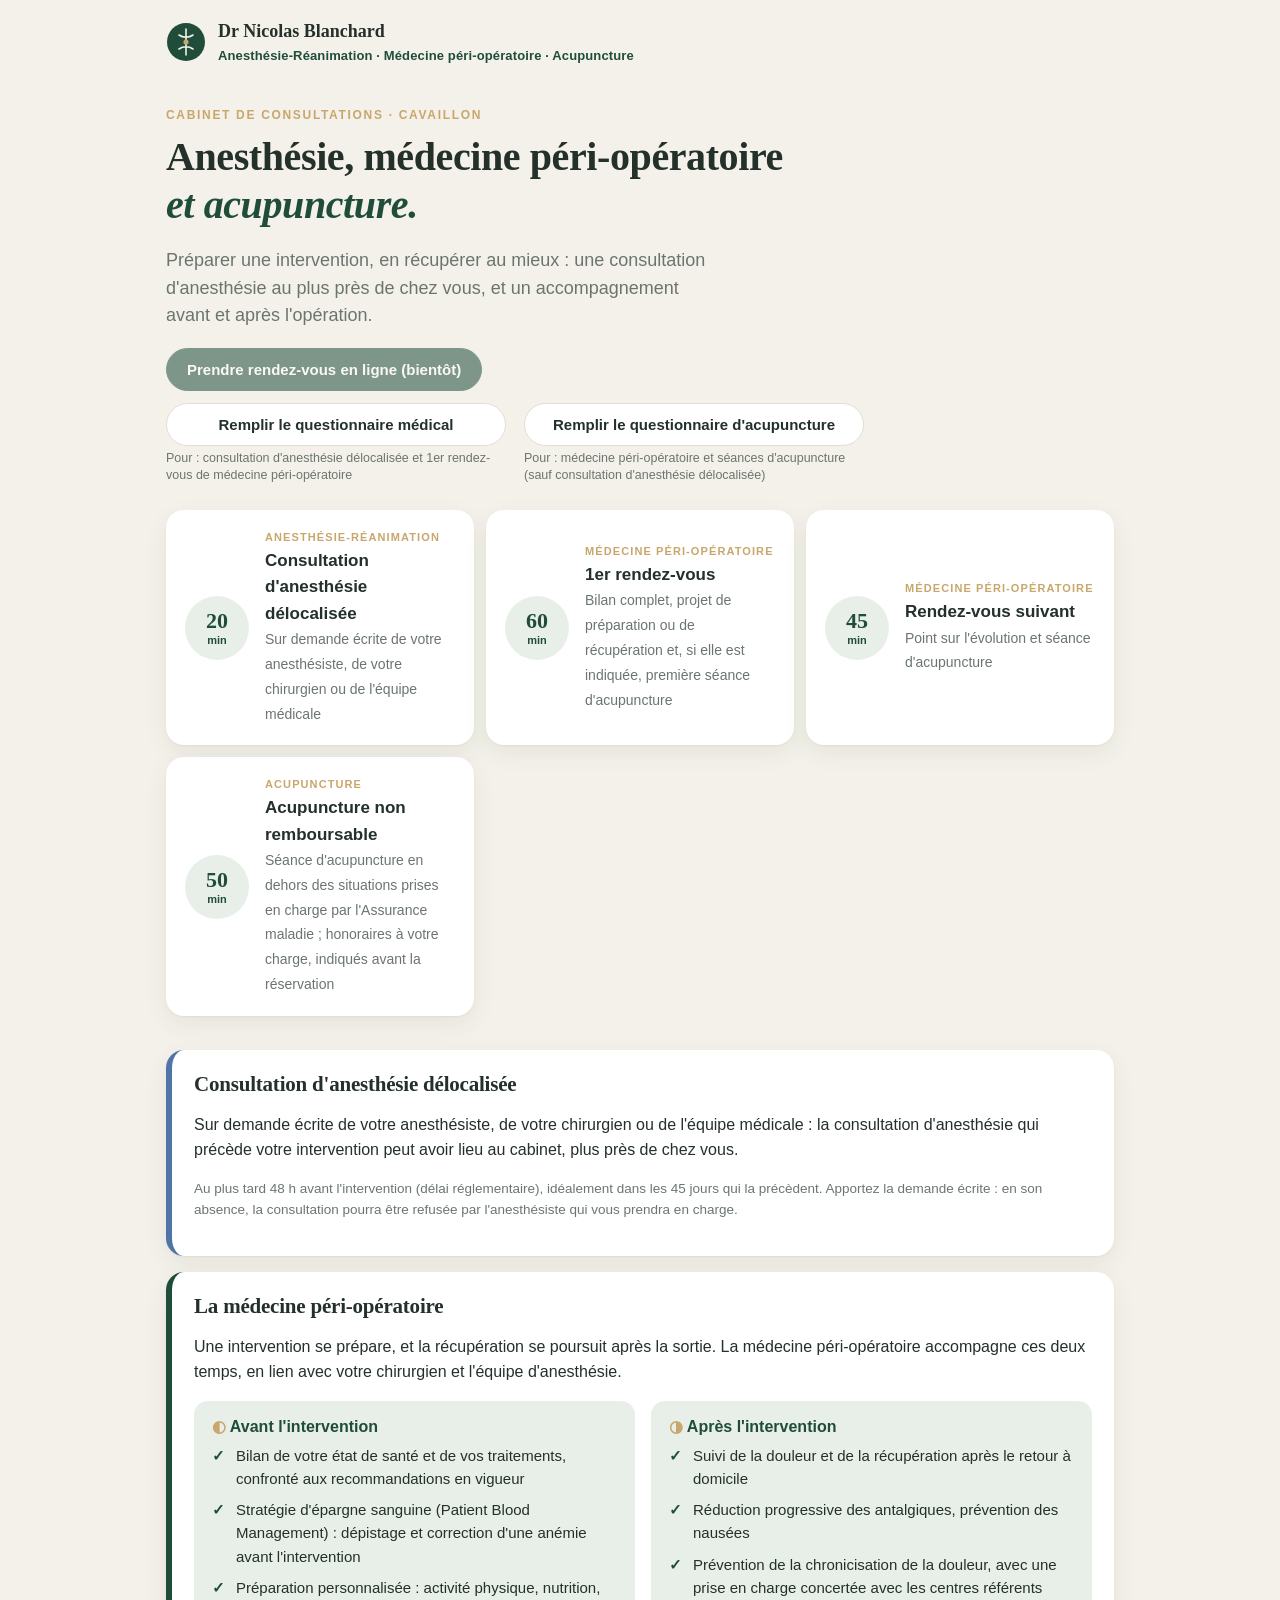
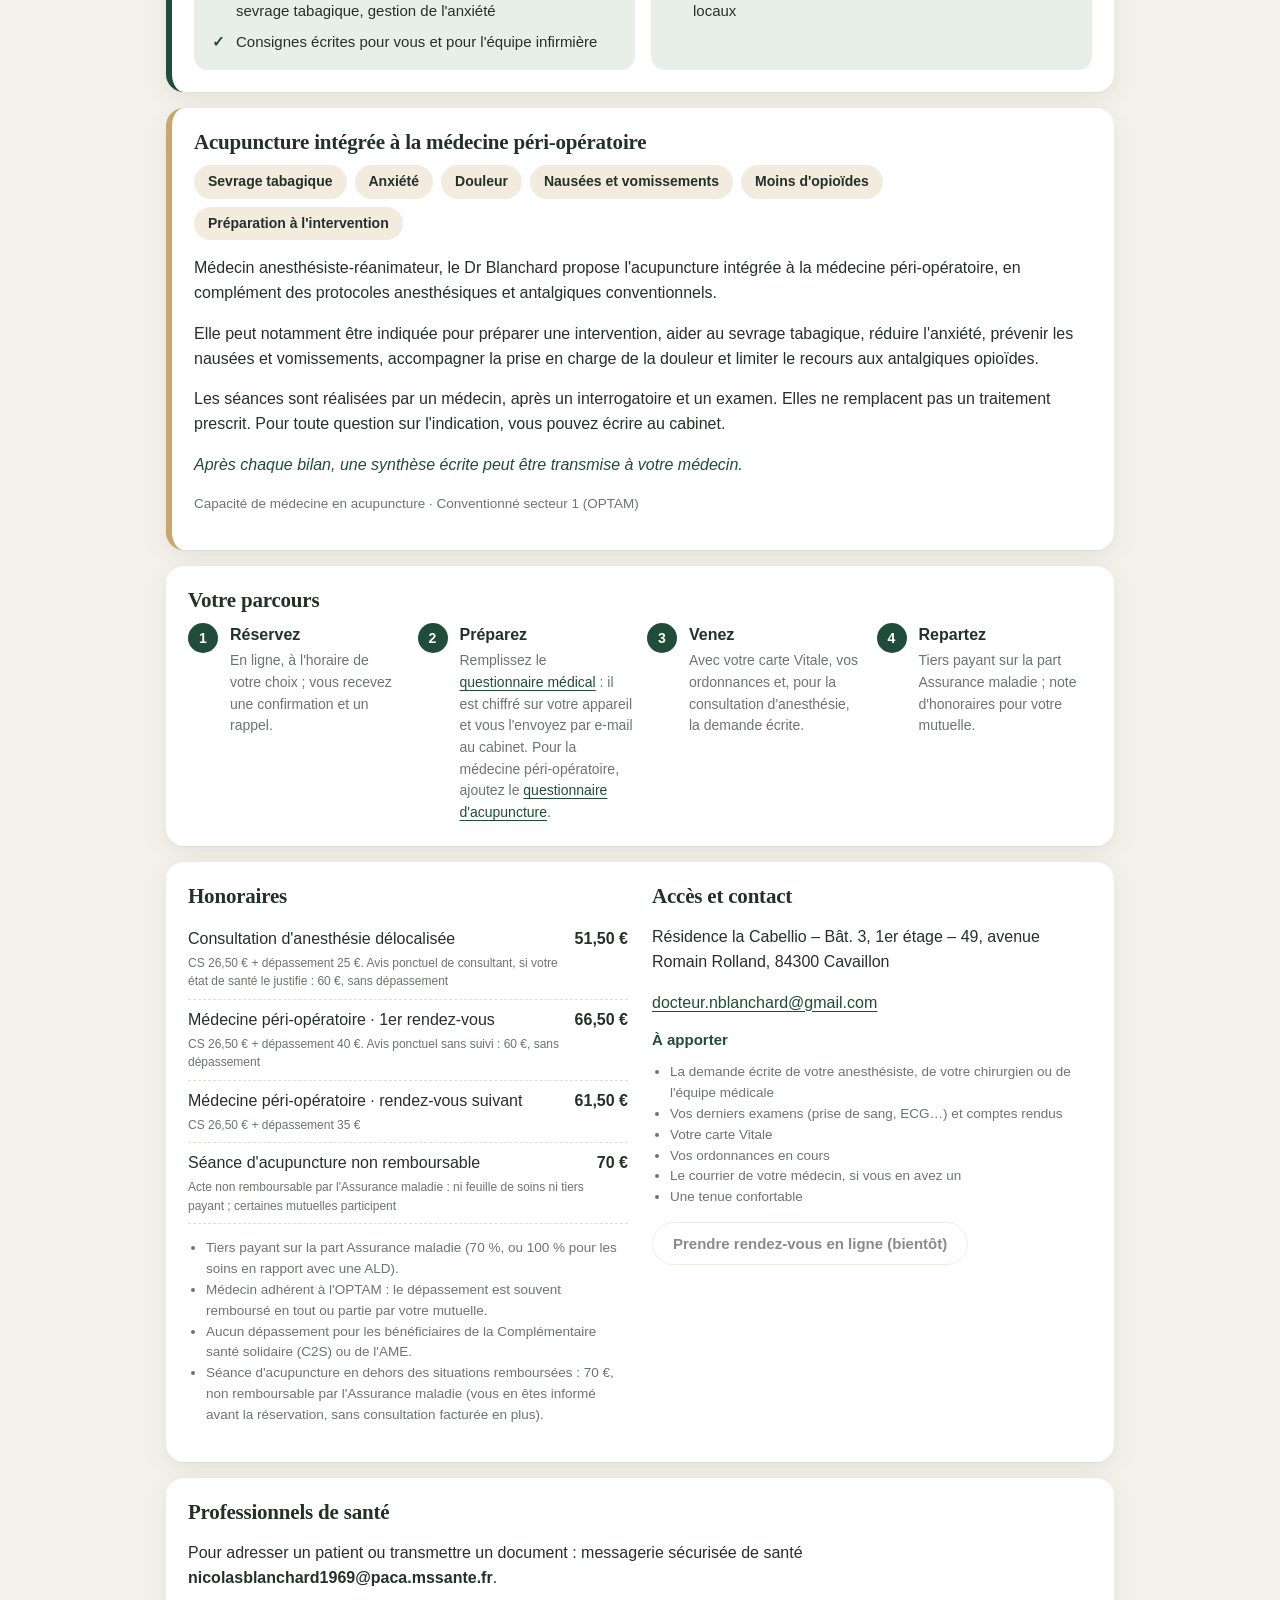
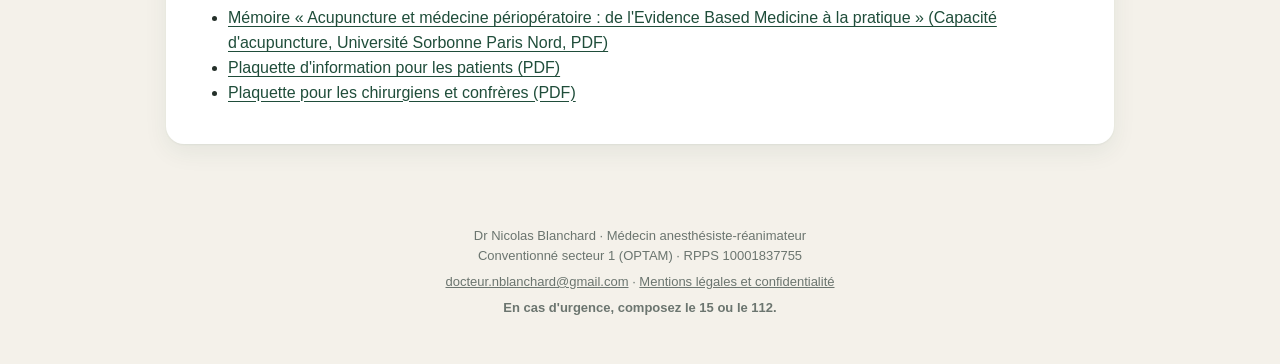
==== commit 8c761a13: "Add files via upload" ====
--- a/index.html
+++ b/index.html
@@ -5,6 +5,7 @@
 <meta name="viewport" content="width=device-width, initial-scale=1, viewport-fit=cover">
 <meta http-equiv="Content-Security-Policy" content="default-src 'none'; script-src 'unsafe-inline'; style-src 'self' 'unsafe-inline'; img-src 'self' data:; font-src 'self'; connect-src 'none'; form-action 'none'; base-uri 'none'">
 <meta name="referrer" content="no-referrer">
+<meta name="robots" content="noindex, nofollow">
 <meta name="theme-color" content="#1F4D3A">
 <meta name="description" content="Préparer une intervention, en récupérer au mieux : une consultation d&#39;anesthésie au plus près de chez vous, et un accompagnement avant et après l&#39;opération.">
 <title>Consultations · Dr Nicolas Blanchard</title>
@@ -51,7 +52,7 @@
     <ul class="mots-cles"><li>Sevrage tabagique</li><li>Anxiété</li><li>Douleur</li><li>Nausées et vomissements</li><li>Moins d&#39;opioïdes</li><li>Préparation à l&#39;intervention</li></ul>
     <p>Médecin anesthésiste-réanimateur, le Dr Blanchard propose l&#39;acupuncture intégrée à la médecine péri-opératoire, en complément des protocoles anesthésiques et antalgiques conventionnels.</p><p>Elle peut notamment être indiquée pour préparer une intervention, aider au sevrage tabagique, réduire l&#39;anxiété, prévenir les nausées et vomissements, accompagner la prise en charge de la douleur et limiter le recours aux antalgiques opioïdes.</p><p>Les séances sont réalisées par un médecin, après un interrogatoire et un examen. Elles ne remplacent pas un traitement prescrit. Pour toute question sur l&#39;indication, vous pouvez écrire au cabinet.</p>
     <p class="synthese">Après chaque bilan, une synthèse écrite peut être transmise à votre médecin.</p>
-    <p class="petit">DIU d&#39;acupuncture médicale · Conventionné secteur 1 (OPTAM)</p>
+    <p class="petit">Capacité de médecine en acupuncture · Conventionné secteur 1 (OPTAM)</p>
   </section>
 
   <section class="bloc">
@@ -84,7 +85,7 @@
   <section class="bloc">
     <h2>Professionnels de santé</h2>
     <p>Pour adresser un patient ou transmettre un document : messagerie sécurisée de santé <strong>nicolasblanchard1969@paca.mssante.fr</strong>.</p>
-    <ul><li><a class="lien" href="Plaquette_patients.pdf">Plaquette d&#39;information pour les patients (PDF)</a></li><li><a class="lien" href="Plaquette_chirurgiens.pdf">Plaquette pour les chirurgiens et confrères (PDF)</a></li></ul>
+    <ul><li><a class="lien" href="memoire-acupuncture-perioperatoire.pdf">Mémoire « Acupuncture et médecine périopératoire : de l&#39;Evidence Based Medicine à la pratique » (Capacité d&#39;acupuncture, Université Sorbonne Paris Nord, PDF)</a></li><li><a class="lien" href="Plaquette_patients.pdf">Plaquette d&#39;information pour les patients (PDF)</a></li><li><a class="lien" href="Plaquette_chirurgiens.pdf">Plaquette pour les chirurgiens et confrères (PDF)</a></li></ul>
   </section>
 </main>
 <footer class="pied">
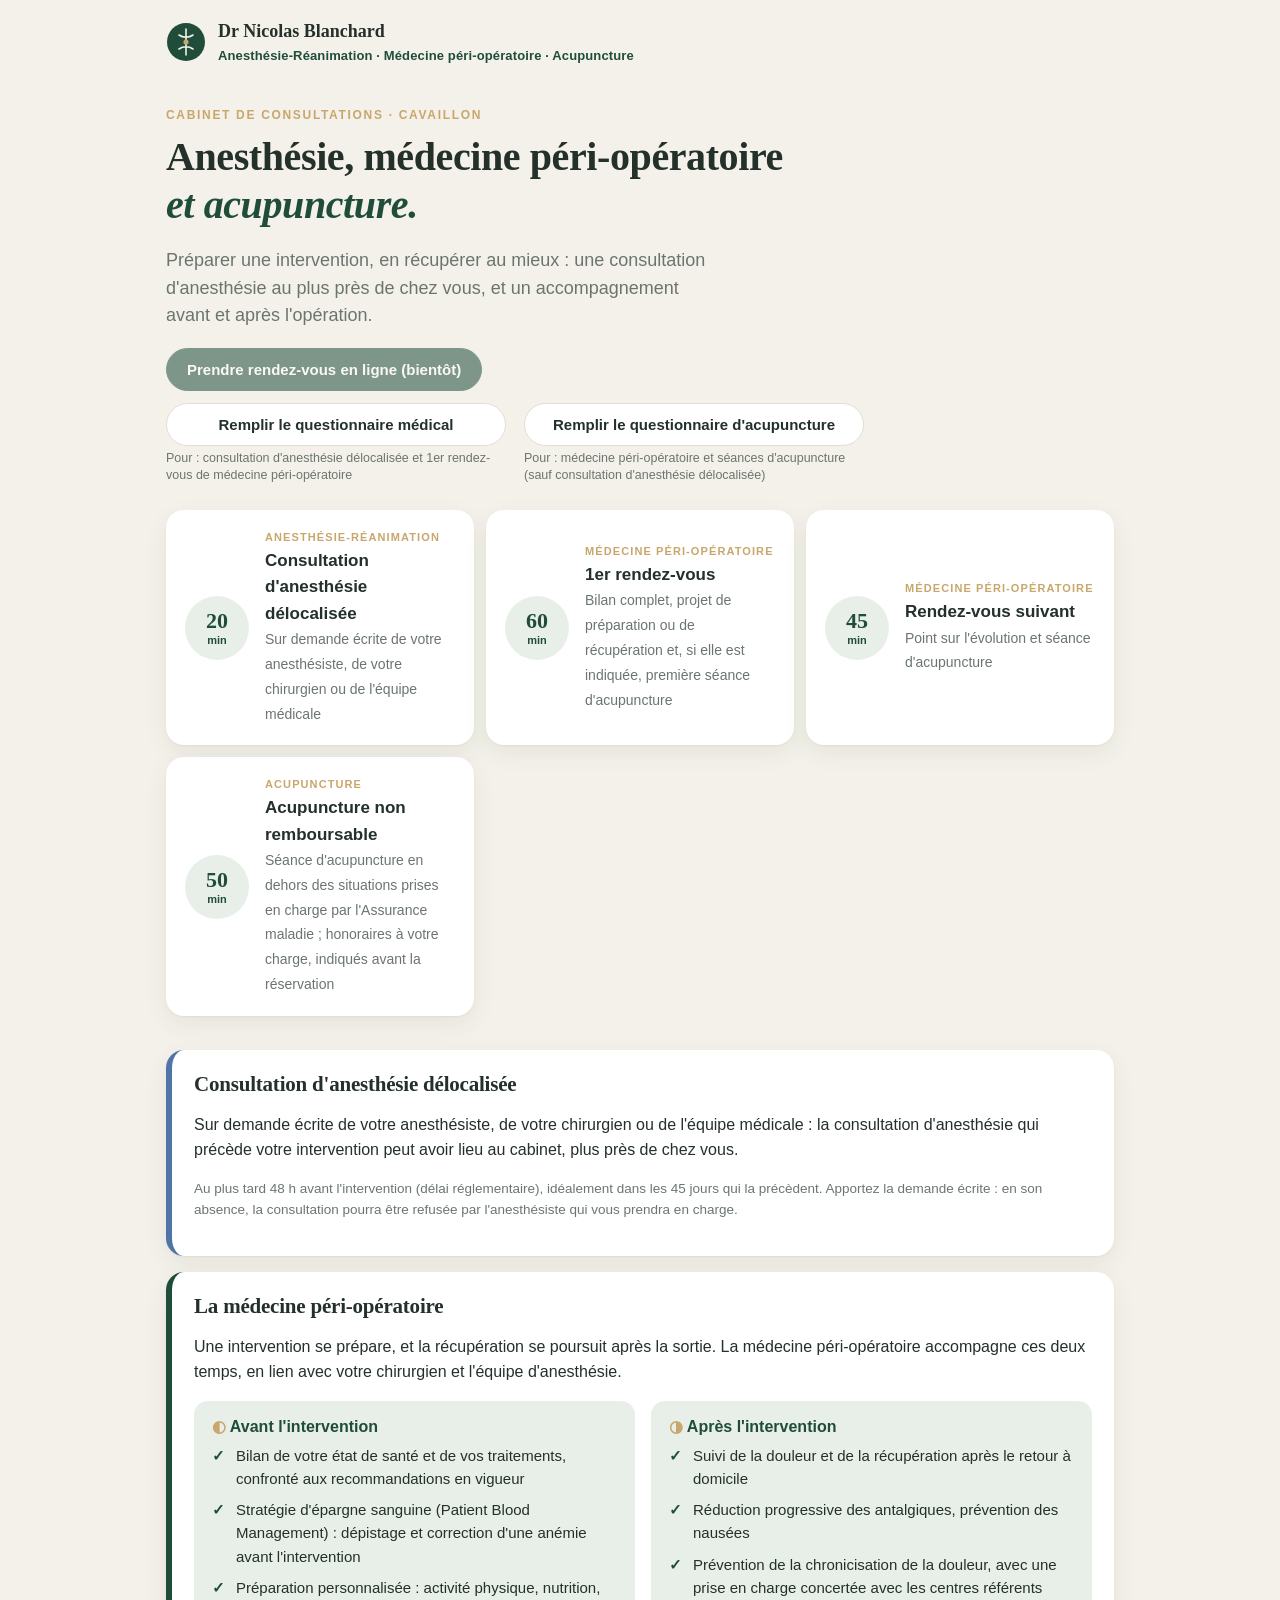
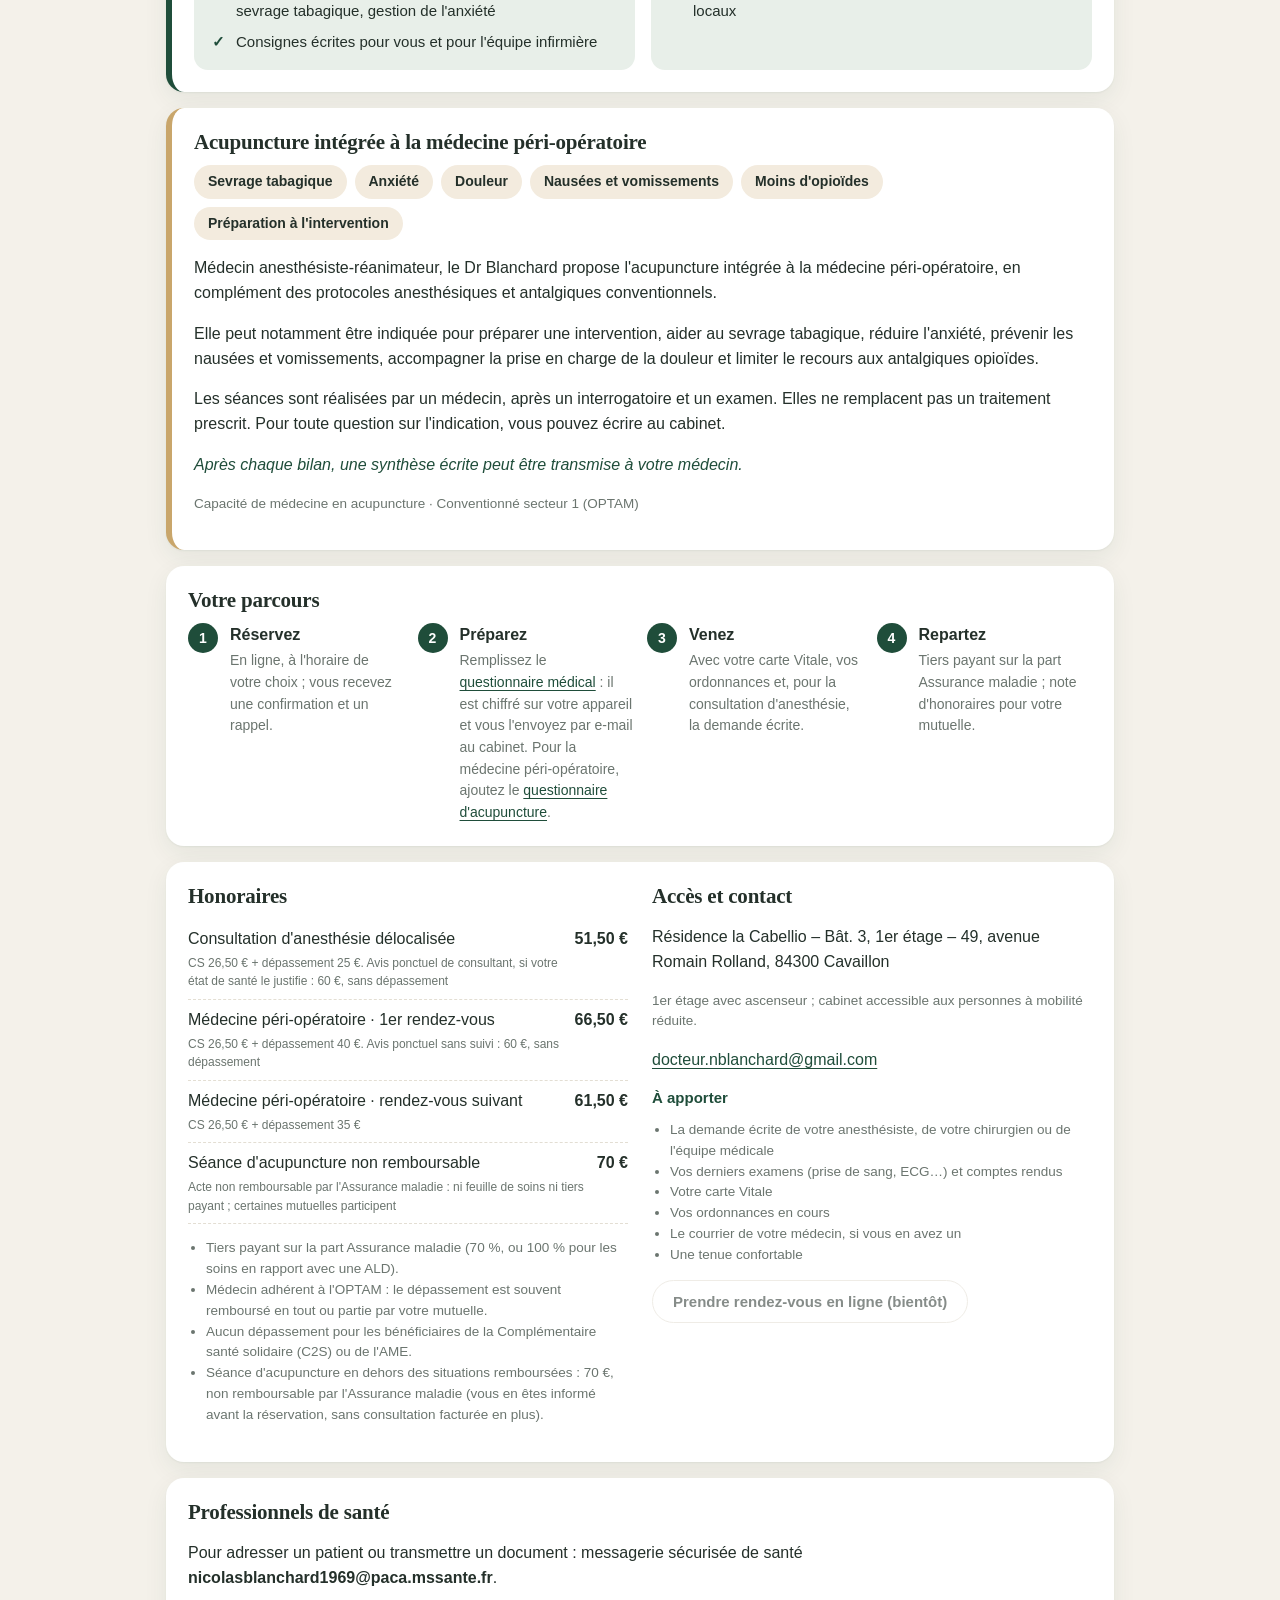
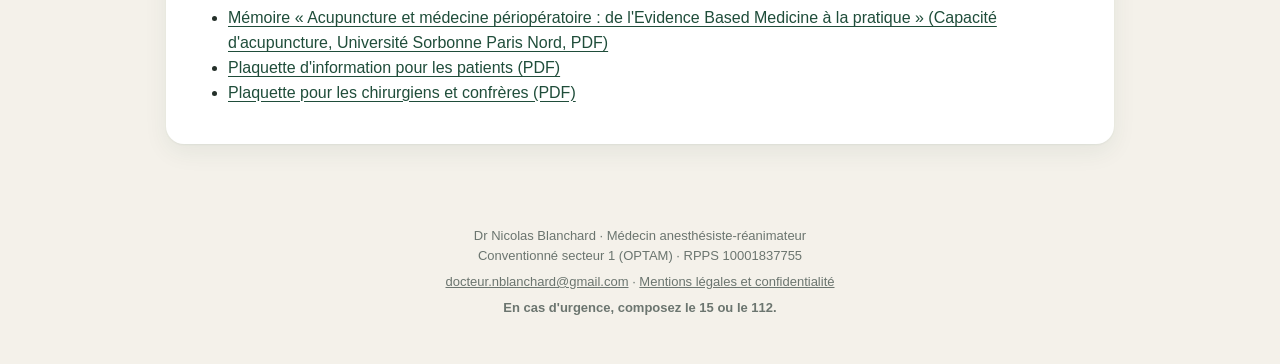
==== commit 67c417c9: "Add files via upload" ====
--- a/index.html
+++ b/index.html
@@ -74,7 +74,7 @@
     <div>
       <h2>Accès et contact</h2>
       <p>Résidence la Cabellio – Bât. 3, 1er étage – 49, avenue Romain Rolland, 84300 Cavaillon</p>
-      
+      <p class="petit">1er étage avec ascenseur ; cabinet accessible aux personnes à mobilité réduite.</p>
       <p><a class="lien" href="mailto:docteur.nblanchard@gmail.com">docteur.nblanchard@gmail.com</a></p>
       <h3>À apporter</h3>
       <ul class="petit"><li>La demande écrite de votre anesthésiste, de votre chirurgien ou de l&#39;équipe médicale</li><li>Vos derniers examens (prise de sang, ECG…) et comptes rendus</li><li>Votre carte Vitale</li><li>Vos ordonnances en cours</li><li>Le courrier de votre médecin, si vous en avez un</li><li>Une tenue confortable</li></ul>
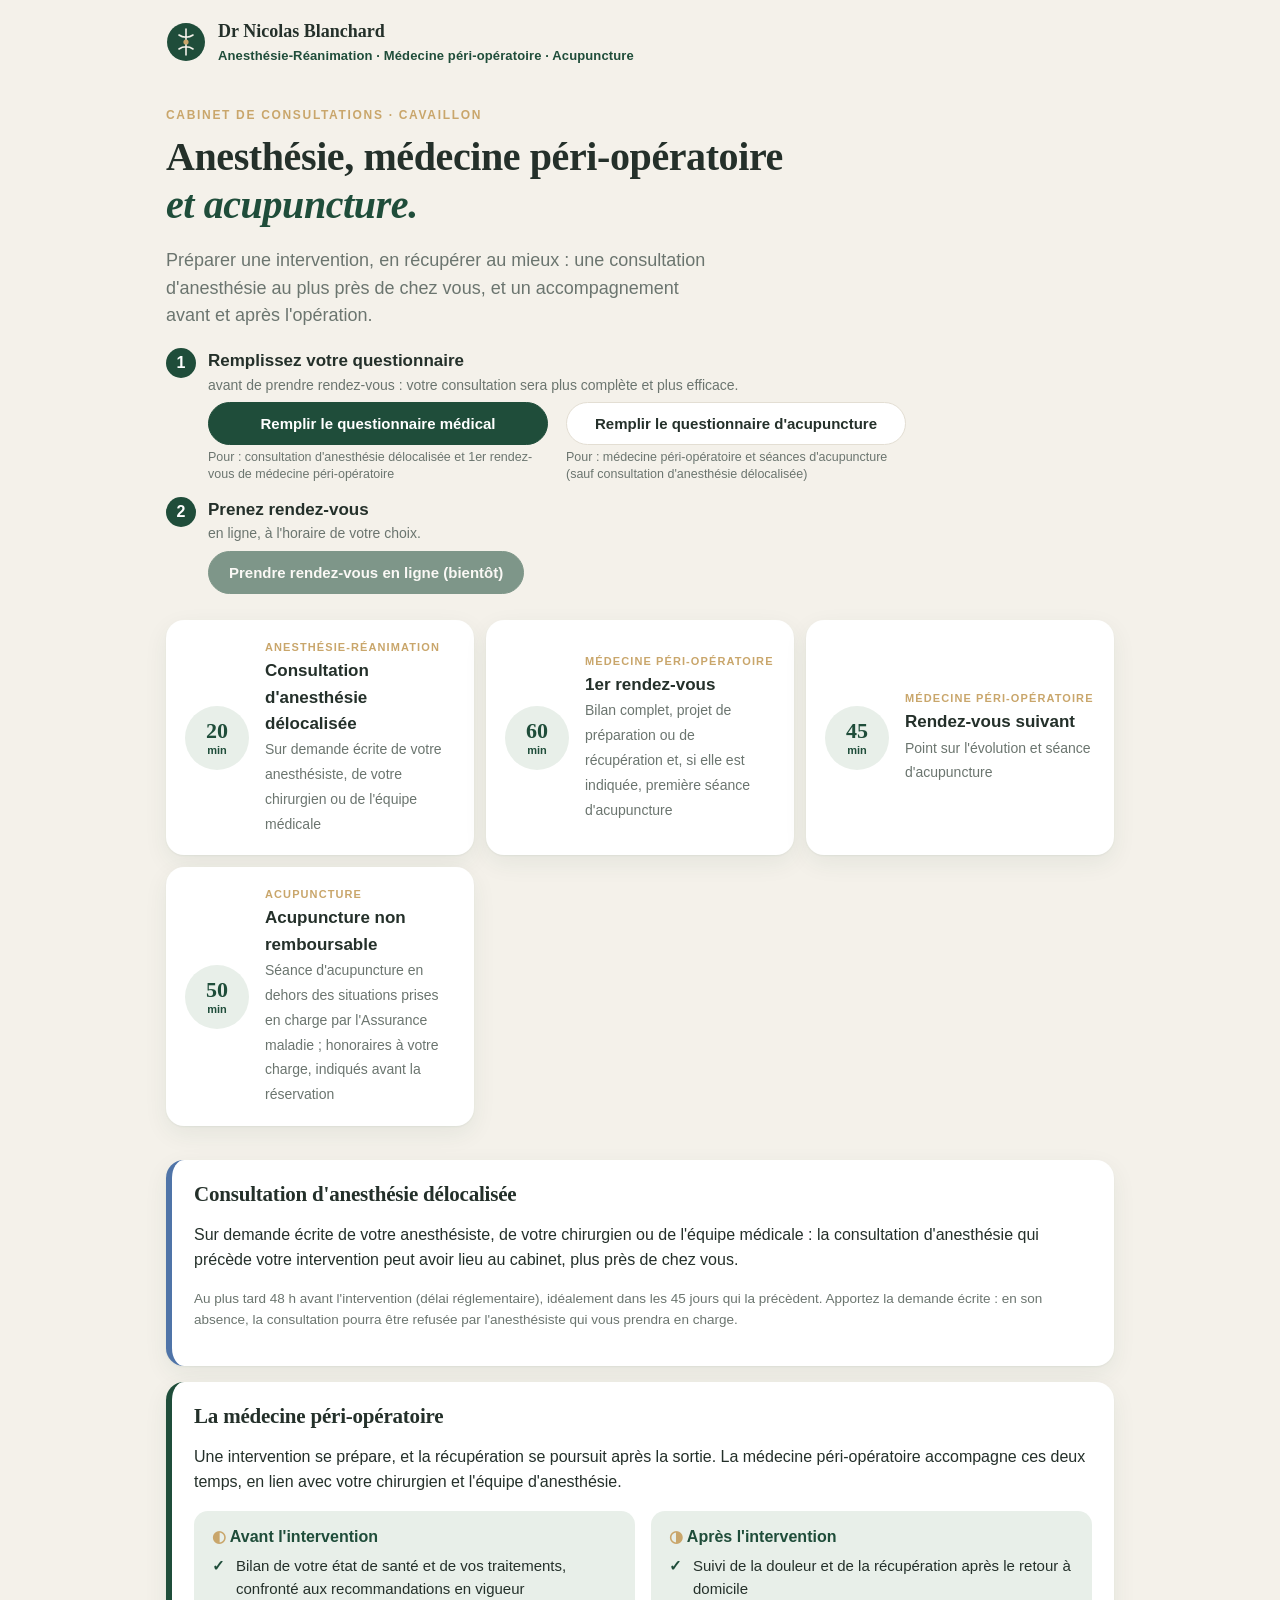
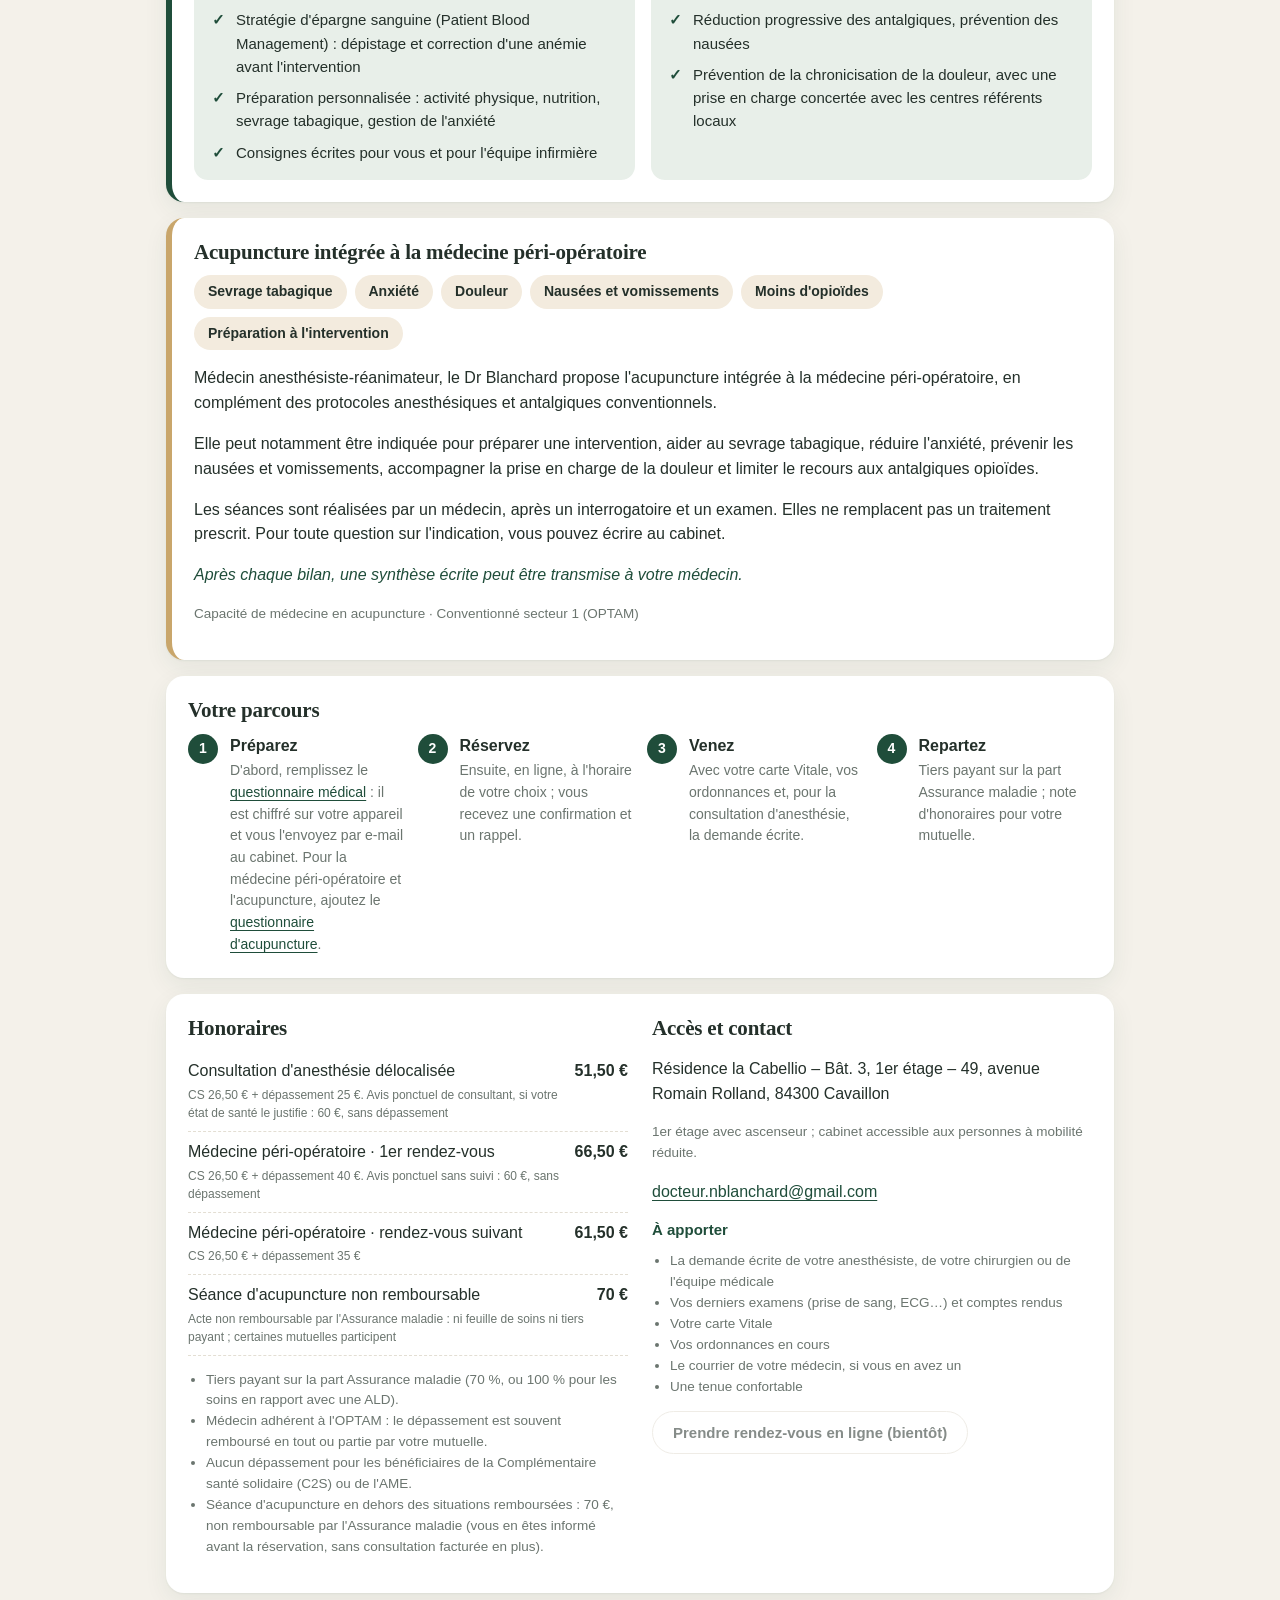
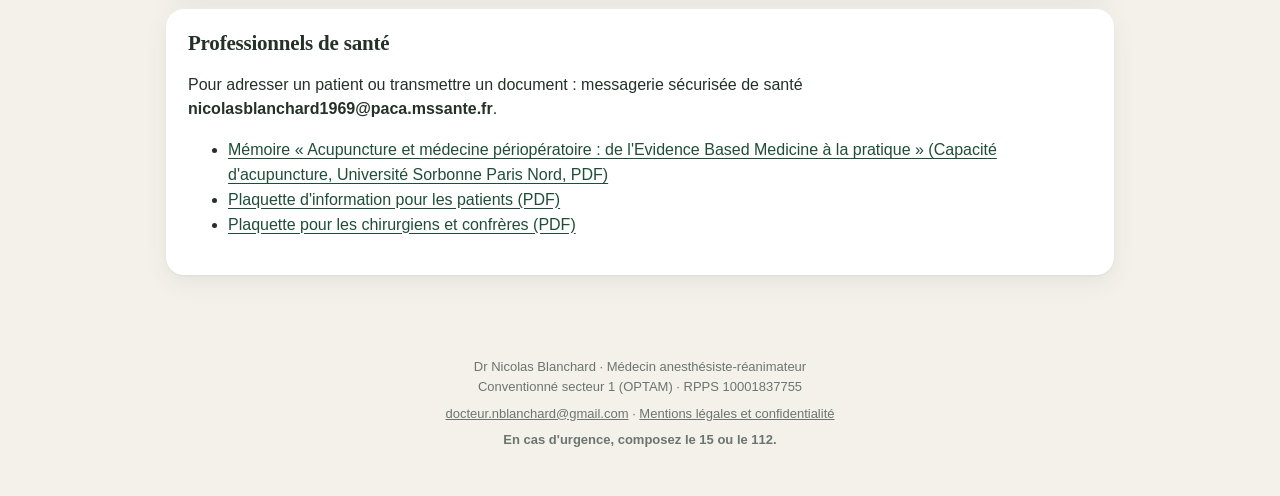
==== commit a388367c: "Add files via upload" ====
--- a/index.html
+++ b/index.html
@@ -18,13 +18,16 @@
 <main>
   <section class="hero">
     <p class="surtitre">Cabinet de consultations · Cavaillon</p>
-    <h1>Anesthésie, médecine péri-opératoire<br><em>et acupuncture.</em></h1>
+    <h1>Anesthésie, médecine <span class="nobr">péri-opératoire</span><br><em>et acupuncture.</em></h1>
     <p class="chapo">Préparer une intervention, en récupérer au mieux : une consultation d&#39;anesthésie au plus près de chez vous, et un accompagnement avant et après l&#39;opération.</p>
-    <div class="actions-hero"><span class="btn principal inactif" title="Lien à configurer dans vitrine.json">Prendre rendez-vous en ligne (bientôt)</span></div>
+    <ol class="etapes-hero">
+      <li><span class="num">1</span><div><strong>Remplissez votre questionnaire</strong><small>avant de prendre rendez-vous : votre consultation sera plus complète et plus efficace.</small>
     <div class="questionnaires">
-      <div><a class="btn" href="questionnaire.html">Remplir le questionnaire médical</a><small>Pour : consultation d&#39;anesthésie délocalisée et 1er rendez-vous de médecine péri-opératoire</small></div>
+      <div><a class="btn principal" href="questionnaire.html">Remplir le questionnaire médical</a><small>Pour : consultation d&#39;anesthésie délocalisée et 1er rendez-vous de médecine péri-opératoire</small></div>
       <div><a class="btn" href="https://nicolas-acu.github.io/acupuncture-outil/ccmq_patient.html" rel="noopener">Remplir le questionnaire d'acupuncture</a><small>Pour : médecine péri-opératoire et séances d&#39;acupuncture (sauf consultation d'anesthésie délocalisée)</small></div>
-    </div>
+    </div></div></li>
+      <li><span class="num">2</span><div><strong>Prenez rendez-vous</strong><small>en ligne, à l'horaire de votre choix.</small><div class="actions-hero"><span class="btn principal inactif" title="Lien à configurer dans vitrine.json">Prendre rendez-vous en ligne (bientôt)</span></div></div></li>
+    </ol>
     <div class="choix trois"><div class="carte-type statique"><span class="duree">20<small>min</small></span>
     <span class="txt"><small class="groupe">Anesthésie-Réanimation</small><strong>Consultation d&#39;anesthésie délocalisée</strong><span>Sur demande écrite de votre anesthésiste, de votre chirurgien ou de l&#39;équipe médicale</span></span></div><div class="carte-type statique"><span class="duree">60<small>min</small></span>
     <span class="txt"><small class="groupe">Médecine péri-opératoire</small><strong>1er rendez-vous</strong><span>Bilan complet, projet de préparation ou de récupération et, si elle est indiquée, première séance d&#39;acupuncture</span></span></div><div class="carte-type statique"><span class="duree">45<small>min</small></span>
@@ -58,8 +61,8 @@
   <section class="bloc">
     <h2>Votre parcours</h2>
     <ol class="parcours">
-      <li><span class="pastille">1</span><div><strong>Réservez</strong><p>En ligne, à l'horaire de votre choix ; vous recevez une confirmation et un rappel.</p></div></li>
-      <li><span class="pastille">2</span><div><strong>Préparez</strong><p>Remplissez le <a class="lien" href="questionnaire.html">questionnaire médical</a> : il est chiffré sur votre appareil et vous l'envoyez par e-mail au cabinet. Pour la médecine péri-opératoire, ajoutez le <a class="lien" href="https://nicolas-acu.github.io/acupuncture-outil/ccmq_patient.html" rel="noopener">questionnaire d'acupuncture</a>.</p></div></li>
+      <li><span class="pastille">1</span><div><strong>Préparez</strong><p>D'abord, remplissez le <a class="lien" href="questionnaire.html">questionnaire médical</a> : il est chiffré sur votre appareil et vous l'envoyez par e-mail au cabinet. Pour la médecine péri-opératoire et l'acupuncture, ajoutez le <a class="lien" href="https://nicolas-acu.github.io/acupuncture-outil/ccmq_patient.html" rel="noopener">questionnaire d'acupuncture</a>.</p></div></li>
+      <li><span class="pastille">2</span><div><strong>Réservez</strong><p>Ensuite, en ligne, à l'horaire de votre choix ; vous recevez une confirmation et un rappel.</p></div></li>
       <li><span class="pastille">3</span><div><strong>Venez</strong><p>Avec votre carte Vitale, vos ordonnances et, pour la consultation d'anesthésie, la demande écrite.</p></div></li>
       <li><span class="pastille">4</span><div><strong>Repartez</strong><p>Tiers payant sur la part Assurance maladie ; note d'honoraires pour votre mutuelle.</p></div></li>
     </ol>
--- a/style.css
+++ b/style.css
@@ -335,3 +335,10 @@
 .vitrine .questionnaires { display:flex; flex-wrap:wrap; gap:12px 18px; margin:12px 0 4px; }
 .vitrine .questionnaires > div { display:flex; flex-direction:column; gap:4px; max-width:340px; }
 .vitrine .questionnaires small { color: var(--gris); font-size:12.5px; line-height:1.35; }
+.vitrine .etapes-hero { list-style:none; padding:0; margin:18px 0 6px; display:grid; gap:14px; }
+.vitrine .etapes-hero > li { display:flex; gap:12px; align-items:flex-start; }
+.vitrine .etapes-hero .num { flex:none; width:30px; height:30px; border-radius:50%; background: var(--foret); color:#fff; display:grid; place-content:center; font-weight:700; }
+.vitrine .etapes-hero strong { display:block; font-size:17px; }
+.vitrine .etapes-hero > li > div > small { display:block; color: var(--gris); font-size:14px; margin-bottom:6px; }
+.vitrine .etapes-hero .questionnaires, .vitrine .etapes-hero .actions-hero { margin:6px 0 0; }
+.vitrine .nobr { white-space: nowrap; }
